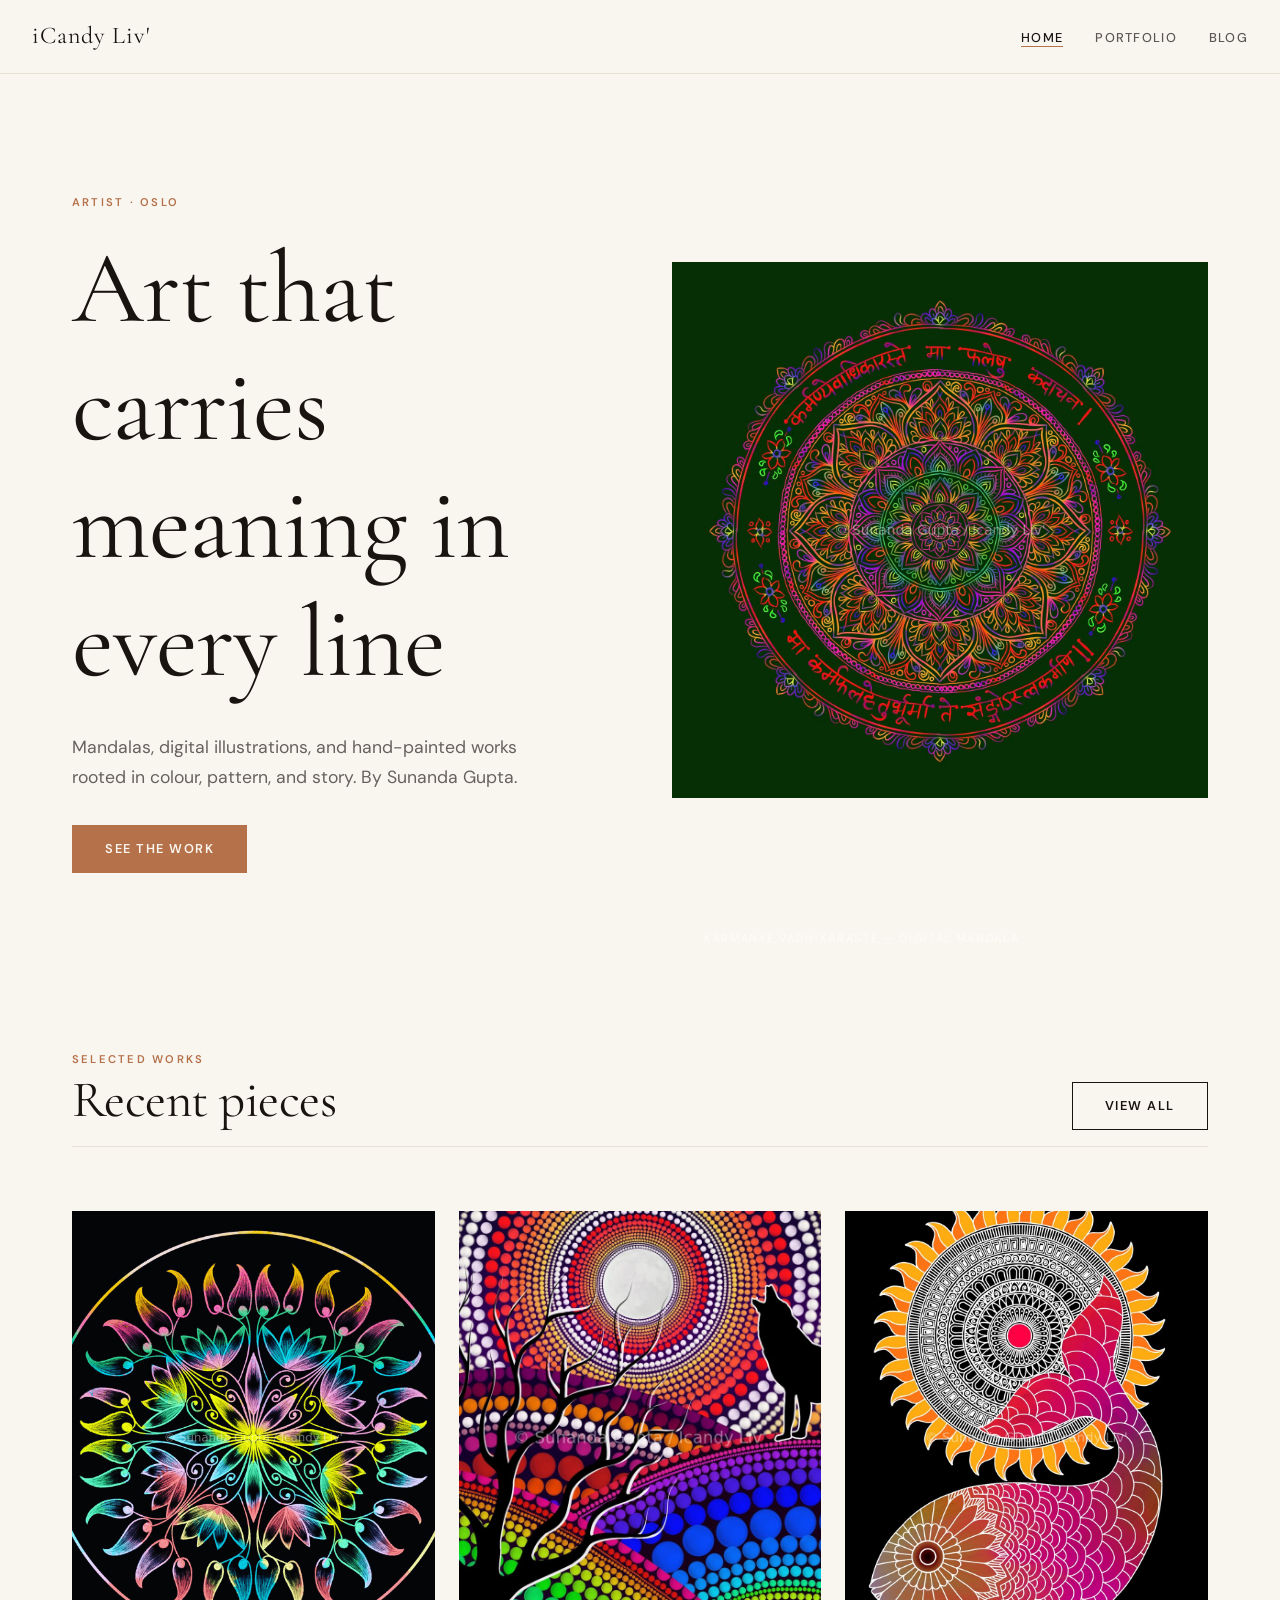
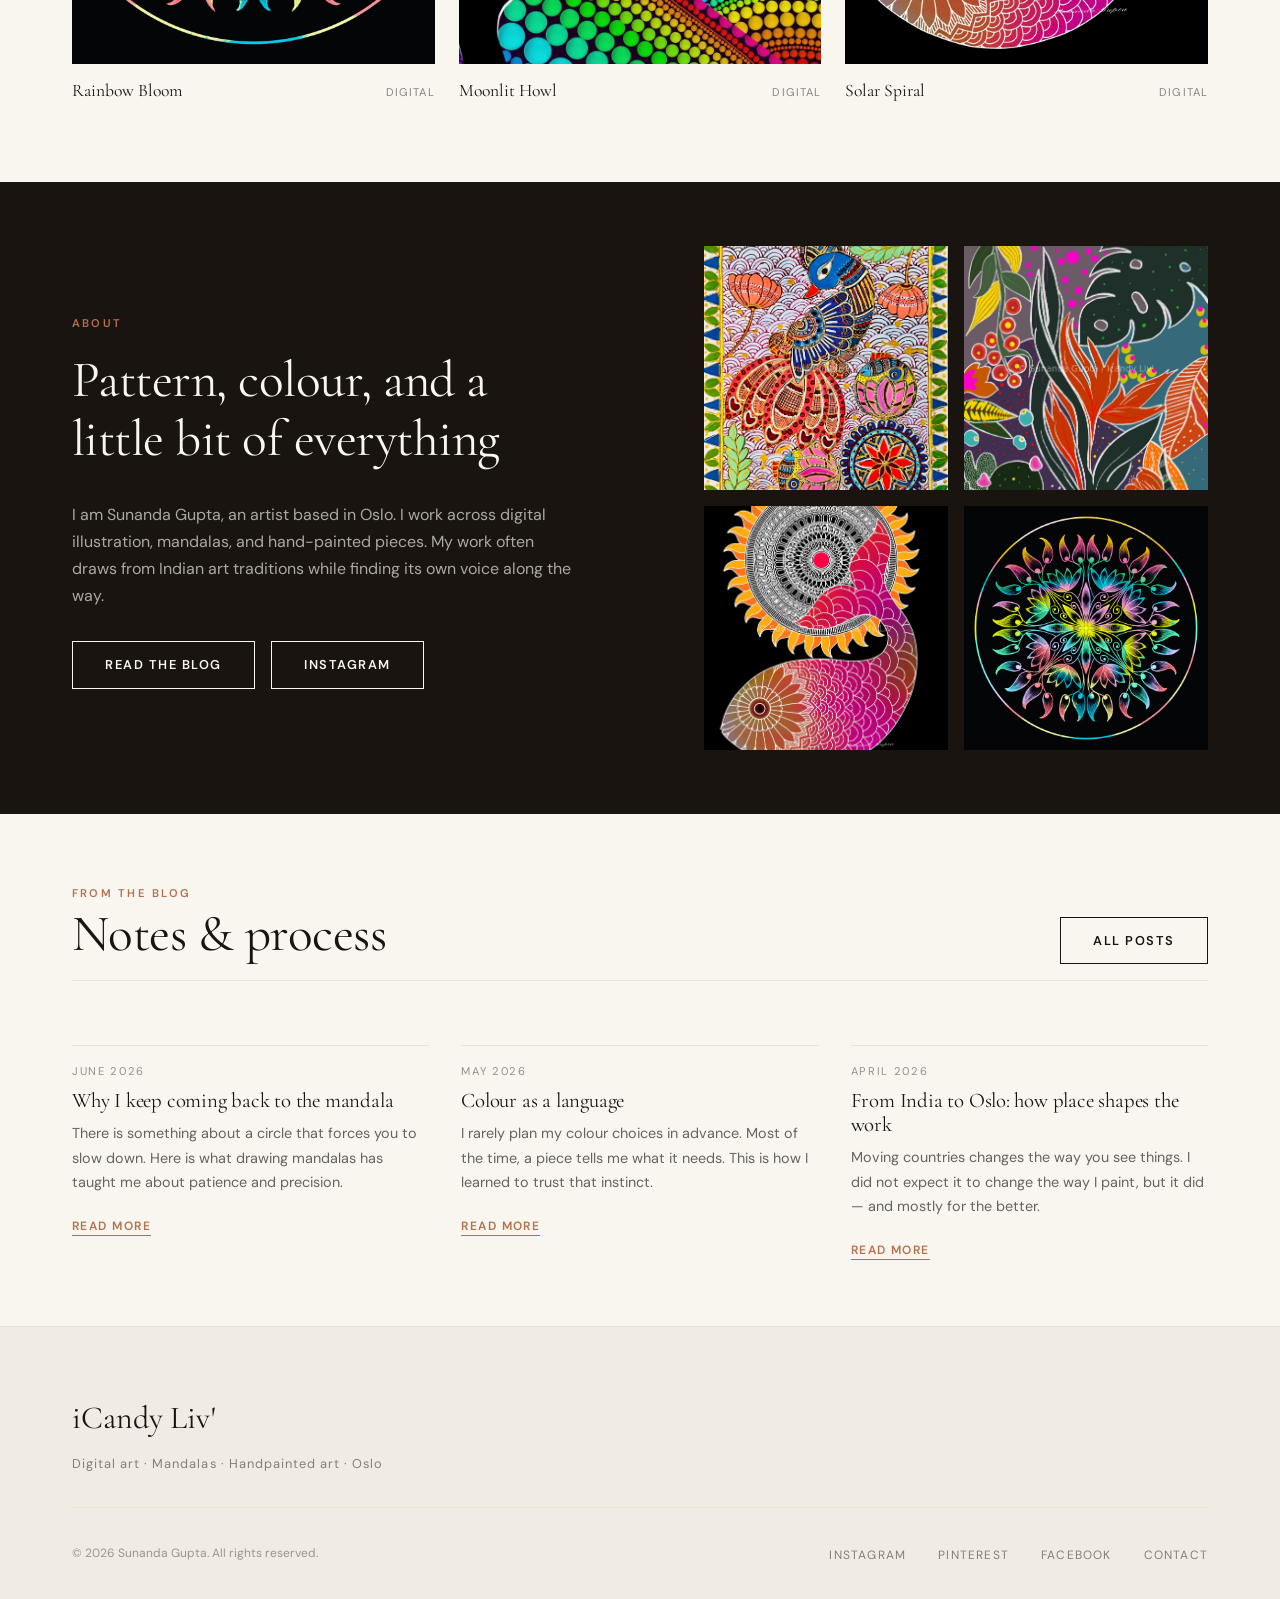
==== index.html @ 74d55ba9 "wrong date change" ====
<!DOCTYPE html>
<html lang="en">
<head>
  <meta charset="UTF-8" />
  <link rel="icon" type="image/x-icon" href="favicon.ico" />
  <link rel="icon" type="image/png" sizes="32x32" href="favicon-32.png" />
  <link rel="apple-touch-icon" sizes="180x180" href="apple-touch-icon.png" />
  <meta name="viewport" content="width=device-width, initial-scale=1.0" />
  <title>Sunanda Gupta — iCandy Liv'</title>
  <meta name="description" content="Digital art, mandalas and handpainted works by Sunanda Gupta, based in Oslo. Explore the portfolio and read about the process behind each piece." />
  <meta property="og:title" content="iCandy Liv' — Sunanda Gupta" />
  <meta property="og:description" content="Digital art, mandalas and handpainted works by Sunanda Gupta, based in Oslo." />
  <meta property="og:image" content="https://sunandapgupta.github.io/IcandyLiv/images/IMG_6797.jpg" />
  <meta property="og:url" content="https://sunandapgupta.github.io/IcandyLiv/" />
  <meta property="og:type" content="website" />
  <meta property="og:site_name" content="iCandy Liv'" />
  <link rel="preconnect" href="https://fonts.googleapis.com" />
  <link rel="preconnect" href="https://fonts.gstatic.com" crossorigin />
  <link rel="preconnect" href="https://fonts.gstatic.com" crossorigin />
  <link href="https://fonts.googleapis.com/css2?family=Great+Vibes&family=Cormorant+Garamond:ital,wght@0,300;0,400;0,600;1,300;1,400&family=DM+Sans:wght@400;500;600&display=swap" rel="stylesheet" />
  <link rel="stylesheet" href="css/style.css" />
</head>
<body>

  <nav>
    <a href="index.html" class="nav-logo">iCandy Liv'</a>
    <ul class="nav-links">
      <li><a href="index.html" class="active">Home</a></li>
      <li><a href="portfolio.html">Portfolio</a></li>
      <li><a href="blog.html">Blog</a></li>
    </ul>
  </nav>

  <!-- HERO -->
  <section class="hero container">
    <div class="hero-text">
      <span class="eyebrow">Artist · Oslo</span>
      <h1>Art that carries meaning in every line</h1>
      <p>Mandalas, digital illustrations, and hand-painted works rooted in colour, pattern, and story. By Sunanda Gupta.</p>
      <a href="portfolio.html" class="btn btn-clay">See the work</a>
    </div>
    <div class="hero-image" style="display:flex;align-items:center;justify-content:center;background:#f9f6f0;">
      <div style="position:relative;width:100%;max-width:600px;aspect-ratio:1;">
        <img src="images/IMG_6797.jpg" alt="Mandala with Sanskrit verse by Sunanda Gupta" oncontextmenu="return false;" draggable="false" style="width:100%;height:100%;object-fit:contain;display:block;pointer-events:none;" />
      </div>
      <span class="art-label">Karmanye Vadhikaraste — Digital Mandala</span>
    </div>
  </section>

  <!-- SELECTED WORKS -->
  <section>
    <div class="container">
      <div class="section-header">
        <div>
          <span class="eyebrow">Selected Works</span>
          <h2>Recent pieces</h2>
        </div>
        <a href="portfolio.html" class="btn">View all</a>
      </div>

      <div class="portfolio-grid">
        <article class="art-card">
          <div class="art-thumb">
            <img src="images/IMG_007.jpg" alt="Rainbow floral mandala" style="width:100%;height:100%;object-fit:cover;" />
          </div>
          <div class="art-info">
            <span class="art-title">Rainbow Bloom</span>
            <span class="art-medium">Digital</span>
          </div>
        </article>

        <article class="art-card">
          <div class="art-thumb">
            <img src="images/IMG_4028.jpg" alt="Wolf howling at moon dot art" style="width:100%;height:100%;object-fit:cover;" />
          </div>
          <div class="art-info">
            <span class="art-title">Moonlit Howl</span>
            <span class="art-medium">Digital</span>
          </div>
        </article>

        <article class="art-card">
          <div class="art-thumb">
            <img src="images/IMG_6643.jpg" alt="Sun and fish spiral mandala" style="width:100%;height:100%;object-fit:cover;" />
          </div>
          <div class="art-info">
            <span class="art-title">Solar Spiral</span>
            <span class="art-medium">Digital</span>
          </div>
        </article>
      </div>
    </div>
  </section>

  <!-- ABOUT STRIP -->
  <div class="about-strip">
    <div class="container">
      <div>
        <span class="eyebrow">About</span>
        <h2>Pattern, colour, and a little bit of everything</h2>
        <p>I am Sunanda Gupta, an artist based in Oslo. I work across digital illustration, mandalas, and hand-painted pieces. My work often draws from Indian art traditions while finding its own voice along the way.</p>
        <div style="display:flex;gap:1rem;flex-wrap:wrap;margin-top:1.5rem;">
          <a href="blog.html" class="btn">Read the blog</a>
          <a href="https://www.instagram.com/icandyliv/" target="_blank" rel="noopener" class="btn">Instagram</a>
        </div>
      </div>
      <div class="about-media">
        <img src="images/IMG_0175.jpg" alt="Peacock Madhubani painting" style="width:100%;aspect-ratio:1;object-fit:cover;" />
        <img src="images/IMG_6646.jpg" alt="Tropical botanical illustration" style="width:100%;aspect-ratio:1;object-fit:cover;" />
        <img src="images/IMG_6643.jpg" alt="Sun spiral mandala" style="width:100%;aspect-ratio:1;object-fit:cover;" />
        <img src="images/IMG_007.jpg" alt="Rainbow mandala" style="width:100%;aspect-ratio:1;object-fit:cover;" />
      </div>
    </div>
  </div>

  <!-- BLOG PREVIEW -->
  <section>
    <div class="container">
      <div class="section-header">
        <div>
          <span class="eyebrow">From the Blog</span>
          <h2>Notes &amp; process</h2>
        </div>
        <a href="blog.html" class="btn">All posts</a>
      </div>

      <div class="blog-grid">
        <article class="blog-card">
          <p class="blog-date">June 2026</p>
          <h3>Why I keep coming back to the mandala</h3>
          <p>There is something about a circle that forces you to slow down. Here is what drawing mandalas has taught me about patience and precision.</p>
          <a href="blog/post-1.html" class="read-more">Read more</a>
        </article>

        <article class="blog-card">
          <p class="blog-date">May 2026</p>
          <h3>Colour as a language</h3>
          <p>I rarely plan my colour choices in advance. Most of the time, a piece tells me what it needs. This is how I learned to trust that instinct.</p>
          <a href="blog/post-2.html" class="read-more">Read more</a>
        </article>

        <article class="blog-card">
          <p class="blog-date">April 2026</p>
          <h3>From India to Oslo: how place shapes the work</h3>
          <p>Moving countries changes the way you see things. I did not expect it to change the way I paint, but it did — and mostly for the better.</p>
          <a href="blog/post-3.html" class="read-more">Read more</a>
        </article>
      </div>
    </div>
  </section>

  <!-- FOOTER -->
  <footer>
    <div class="container">
      <div class="footer-logo">iCandy Liv'</div>
      <p class="footer-tagline">Digital art · Mandalas · Handpainted art · Oslo</p>
      <div class="footer-inner">
        <span class="copyright">© 2026 Sunanda Gupta. All rights reserved.</span>
        <ul class="footer-links">
          <li><a href="https://www.instagram.com/icandyliv/" target="_blank" rel="noopener">Instagram</a></li>
          <li><a href="https://no.pinterest.com/guptasunanda19/" target="_blank" rel="noopener">Pinterest</a></li>
          <li><a href="https://www.facebook.com/icandyliv/" target="_blank" rel="noopener">Facebook</a></li>
          <li><a href="mailto:icandyliv@gmail.com">Contact</a></li>
        </ul>
      </div>
    </div>
  </footer>

<script>document.querySelectorAll("img").forEach(img=>{img.addEventListener("contextmenu",e=>e.preventDefault());img.setAttribute("draggable","false");});</script>
</body>
</html>
---- css/style.css ----
/* =========================================
   DESIGN TOKENS
   ========================================= */
:root {
  --ink: #1a1410;
  --paper: #f9f6f0;
  --dust: #e8e2d6;
  --clay: #b5714a;
  --mist: #8a9ba8;
  --soft: #f0ece3;

  --font-display: 'Cormorant Garamond', Georgia, serif;
  --font-body: 'DM Sans', system-ui, sans-serif;

  --space-xs: 0.5rem;
  --space-sm: 1rem;
  --space-md: 2rem;
  --space-lg: 4rem;
  --space-xl: 8rem;

  --max-width: 1200px;
  --radius: 2px;
}

/* =========================================
   RESET & BASE
   ========================================= */
*, *::before, *::after { box-sizing: border-box; margin: 0; padding: 0; }

html { scroll-behavior: smooth; }

body {
  font-family: var(--font-body);
  background: var(--paper);
  color: var(--ink);
  font-size: 1rem;
  line-height: 1.7;
  -webkit-font-smoothing: antialiased;
}

img { display: block; max-width: 100%; }
a { color: inherit; text-decoration: none; }

/* =========================================
   TYPOGRAPHY
   ========================================= */
h1, h2, h3, h4 {
  font-family: var(--font-display);
  font-weight: 400;
  line-height: 1.15;
  letter-spacing: -0.01em;
}

h1 { font-size: clamp(3rem, 8vw, 6.5rem); }
h2 { font-size: clamp(2rem, 4vw, 3.5rem); }
h3 { font-size: clamp(1.4rem, 2.5vw, 2rem); }

.eyebrow {
  font-family: var(--font-body);
  font-size: 0.7rem;
  font-weight: 600;
  letter-spacing: 0.2em;
  text-transform: uppercase;
  color: var(--clay);
}

/* =========================================
   LAYOUT
   ========================================= */
.container {
  max-width: var(--max-width);
  margin: 0 auto;
  padding: 0 var(--space-md);
}

section { padding: var(--space-lg) 0; }

/* =========================================
   NAVIGATION
   ========================================= */
nav {
  position: fixed;
  top: 0;
  left: 0;
  right: 0;
  z-index: 100;
  padding: var(--space-sm) var(--space-md);
  display: flex;
  justify-content: space-between;
  align-items: center;
  background: rgba(249, 246, 240, 0.92);
  backdrop-filter: blur(10px);
  border-bottom: 1px solid var(--dust);
}

.nav-logo {
  font-family: var(--font-display);
  font-size: 1.5rem;
  letter-spacing: 0.04em;
}

.nav-links {
  display: flex;
  gap: var(--space-md);
  list-style: none;
}

.nav-links a {
  font-size: 0.8rem;
  font-weight: 500;
  letter-spacing: 0.1em;
  text-transform: uppercase;
  color: var(--ink);
  opacity: 0.7;
  transition: opacity 0.2s;
}

.nav-links a:hover,
.nav-links a.active { opacity: 1; }

.nav-links a.active { border-bottom: 1.5px solid var(--clay); }

/* =========================================
   HERO
   ========================================= */
.hero {
  min-height: 100vh;
  display: grid;
  grid-template-columns: 1fr 1fr;
  align-items: center;
  gap: var(--space-lg);
  padding-top: 80px;
}

.hero-text { padding: var(--space-lg) 0; }

.hero-text h1 {
  margin: var(--space-sm) 0 var(--space-md);
}

.hero-text p {
  font-size: 1.1rem;
  color: var(--ink);
  opacity: 0.65;
  max-width: 40ch;
  margin-bottom: var(--space-md);
}

.hero-image {
  position: relative;
  height: 100vh;
  overflow: hidden;
}

.hero-image .placeholder-art {
  width: 100%;
  height: 100%;
  background: linear-gradient(135deg, #d4a574 0%, #8a6540 30%, #3d2b1f 60%, #b5714a 100%);
  position: relative;
  display: flex;
  align-items: center;
  justify-content: center;
}

.hero-image .placeholder-art::after {
  content: '';
  position: absolute;
  inset: 0;
  background: url("data:image/svg+xml,%3Csvg viewBox='0 0 200 200' xmlns='http://www.w3.org/2000/svg'%3E%3Cfilter id='noise'%3E%3CfeTurbulence type='fractalNoise' baseFrequency='0.9' numOctaves='4' stitchTiles='stitch'/%3E%3C/filter%3E%3Crect width='100%25' height='100%25' filter='url(%23noise)' opacity='0.15'/%3E%3C/svg%3E");
  opacity: 0.4;
  mix-blend-mode: overlay;
}

.art-label {
  position: absolute;
  bottom: var(--space-md);
  left: var(--space-md);
  color: rgba(255,255,255,0.7);
  font-size: 0.7rem;
  letter-spacing: 0.15em;
  text-transform: uppercase;
}

/* =========================================
   BUTTONS
   ========================================= */
.btn {
  display: inline-block;
  padding: 0.75rem 2rem;
  font-size: 0.8rem;
  font-weight: 600;
  letter-spacing: 0.12em;
  text-transform: uppercase;
  border: 1.5px solid var(--ink);
  transition: all 0.2s;
  cursor: pointer;
}

.btn:hover {
  background: var(--ink);
  color: var(--paper);
}

.btn-clay {
  background: var(--clay);
  color: var(--paper);
  border-color: var(--clay);
}

.btn-clay:hover {
  background: var(--ink);
  border-color: var(--ink);
  color: var(--paper);
}

/* =========================================
   PORTFOLIO GRID
   ========================================= */
.section-header {
  display: flex;
  justify-content: space-between;
  align-items: flex-end;
  margin-bottom: var(--space-lg);
  padding-bottom: var(--space-sm);
  border-bottom: 1px solid var(--dust);
}

.portfolio-grid {
  display: grid;
  grid-template-columns: repeat(3, 1fr);
  gap: 1.5rem;
}

.portfolio-grid.large {
  grid-template-columns: repeat(2, 1fr);
  gap: 2rem;
}

.art-card {
  position: relative;
  overflow: hidden;
  cursor: pointer;
}

.art-card .art-thumb {
  aspect-ratio: 4/5;
  overflow: hidden;
}

.art-card .art-thumb .color-block {
  width: 100%;
  height: 100%;
  transition: transform 0.5s cubic-bezier(0.25, 0.46, 0.45, 0.94);
}

.art-card:hover .color-block { transform: scale(1.04); }

.art-card .art-info {
  padding: 0.75rem 0;
  display: flex;
  justify-content: space-between;
  align-items: baseline;
}

.art-card .art-title {
  font-family: var(--font-display);
  font-size: 1.1rem;
}

.art-card .art-medium {
  font-size: 0.7rem;
  letter-spacing: 0.1em;
  text-transform: uppercase;
  opacity: 0.5;
}

/* Art color palettes for placeholder images */
.c1 { background: linear-gradient(160deg, #c9956a, #7a4f3a, #2d1f15); }
.c2 { background: linear-gradient(200deg, #8faab8, #4a6b7a, #1c3040); }
.c3 { background: linear-gradient(140deg, #d4b896, #9c6e4a, #5c3a22); }
.c4 { background: linear-gradient(170deg, #b8c9a8, #6b8a5e, #2d4228); }
.c5 { background: linear-gradient(150deg, #c8a8b8, #8a5a7a, #3d1f30); }
.c6 { background: linear-gradient(180deg, #d4c496, #a08840, #5c4a10); }

/* =========================================
   ABOUT STRIP
   ========================================= */
.about-strip {
  background: var(--ink);
  color: var(--paper);
  padding: var(--space-lg) 0;
}

.about-strip .container {
  display: grid;
  grid-template-columns: 1fr 1fr;
  gap: var(--space-xl);
  align-items: center;
}

.about-strip h2 { color: var(--paper); margin: var(--space-sm) 0 var(--space-md); }
.about-strip p { opacity: 0.65; margin-bottom: var(--space-md); }
.about-strip .btn { border-color: var(--paper); color: var(--paper); }
.about-strip .btn:hover { background: var(--paper); color: var(--ink); }

.about-media {
  display: grid;
  grid-template-columns: 1fr 1fr;
  gap: 1rem;
}

.about-swatch {
  aspect-ratio: 1;
  border-radius: var(--radius);
}

/* =========================================
   BLOG SECTION
   ========================================= */
.blog-grid {
  display: grid;
  grid-template-columns: repeat(3, 1fr);
  gap: var(--space-md);
}

.blog-card {
  border-top: 1.5px solid var(--dust);
  padding-top: var(--space-sm);
}

.blog-card .blog-date {
  font-size: 0.7rem;
  letter-spacing: 0.15em;
  text-transform: uppercase;
  opacity: 0.45;
  margin-bottom: var(--space-xs);
}

.blog-card h3 {
  font-size: 1.3rem;
  margin-bottom: var(--space-xs);
  transition: color 0.2s;
}

.blog-card:hover h3 { color: var(--clay); }

.blog-card p {
  font-size: 0.9rem;
  opacity: 0.65;
  margin-bottom: var(--space-sm);
}

.read-more {
  font-size: 0.75rem;
  font-weight: 600;
  letter-spacing: 0.12em;
  text-transform: uppercase;
  color: var(--clay);
  border-bottom: 1px solid var(--clay);
  padding-bottom: 1px;
}

/* =========================================
   FOOTER
   ========================================= */
footer {
  background: var(--soft);
  border-top: 1px solid var(--dust);
  padding: var(--space-lg) 0 var(--space-md);
}

.footer-inner {
  display: flex;
  justify-content: space-between;
  align-items: center;
  padding-top: var(--space-md);
  border-top: 1px solid var(--dust);
  margin-top: var(--space-md);
}

.footer-logo {
  font-family: var(--font-display);
  font-size: 2rem;
  margin-bottom: var(--space-xs);
}

.footer-tagline {
  font-size: 0.8rem;
  opacity: 0.5;
  letter-spacing: 0.08em;
}

.footer-links {
  list-style: none;
  display: flex;
  gap: var(--space-md);
}

.footer-links a {
  font-size: 0.75rem;
  letter-spacing: 0.1em;
  text-transform: uppercase;
  opacity: 0.5;
  transition: opacity 0.2s;
}

.footer-links a:hover { opacity: 1; }

.copyright {
  font-size: 0.75rem;
  opacity: 0.4;
}

/* =========================================
   PAGE HEADER (portfolio/blog pages)
   ========================================= */
.page-header {
  padding-top: calc(80px + var(--space-lg));
  padding-bottom: var(--space-lg);
  border-bottom: 1px solid var(--dust);
  margin-bottom: var(--space-lg);
}

.page-header h1 {
  font-size: clamp(2.5rem, 6vw, 5rem);
  margin: var(--space-xs) 0 var(--space-sm);
}

.page-header p {
  font-size: 1.1rem;
  opacity: 0.6;
  max-width: 50ch;
}

/* =========================================
   FILTER TABS
   ========================================= */
.filter-tabs {
  display: flex;
  gap: var(--space-sm);
  margin-bottom: var(--space-lg);
  flex-wrap: wrap;
}

.filter-tab {
  font-size: 0.75rem;
  font-weight: 600;
  letter-spacing: 0.1em;
  text-transform: uppercase;
  padding: 0.4rem 1.2rem;
  border: 1.5px solid var(--dust);
  cursor: pointer;
  transition: all 0.2s;
  background: none;
  font-family: var(--font-body);
}

.filter-tab:hover,
.filter-tab.active {
  background: var(--ink);
  color: var(--paper);
  border-color: var(--ink);
}

/* =========================================
   BLOG POST PAGE
   ========================================= */
.blog-post {
  max-width: 680px;
  margin: 0 auto;
  padding-top: calc(80px + var(--space-lg));
  padding-bottom: var(--space-xl);
}

.blog-post h1 {
  font-size: clamp(2rem, 5vw, 4rem);
  margin: var(--space-sm) 0 var(--space-md);
}

.post-meta {
  display: flex;
  gap: var(--space-md);
  font-size: 0.75rem;
  letter-spacing: 0.1em;
  text-transform: uppercase;
  opacity: 0.5;
  margin-bottom: var(--space-lg);
  padding-bottom: var(--space-md);
  border-bottom: 1px solid var(--dust);
}

.blog-post .post-body h2 {
  font-size: 1.8rem;
  margin: var(--space-md) 0 var(--space-sm);
}

.blog-post .post-body p { margin-bottom: var(--space-sm); opacity: 0.8; }

.blog-post .post-image {
  width: 100%;
  aspect-ratio: 16/9;
  margin: var(--space-md) 0;
}

/* =========================================
   RESPONSIVE
   ========================================= */
@media (max-width: 900px) {
  .hero { grid-template-columns: 1fr; }
  .hero-image { height: 60vw; }
  .portfolio-grid { grid-template-columns: repeat(2, 1fr); }
  .blog-grid { grid-template-columns: repeat(2, 1fr); }
  .about-strip .container { grid-template-columns: 1fr; gap: var(--space-lg); }
}

@media (max-width: 600px) {
  .portfolio-grid, .portfolio-grid.large, .blog-grid { grid-template-columns: 1fr; }
  .nav-links { gap: var(--space-sm); }
  .section-header { flex-direction: column; align-items: flex-start; gap: var(--space-sm); }
}

@media (prefers-reduced-motion: reduce) {
  * { transition: none !important; transform: none !important; }
}
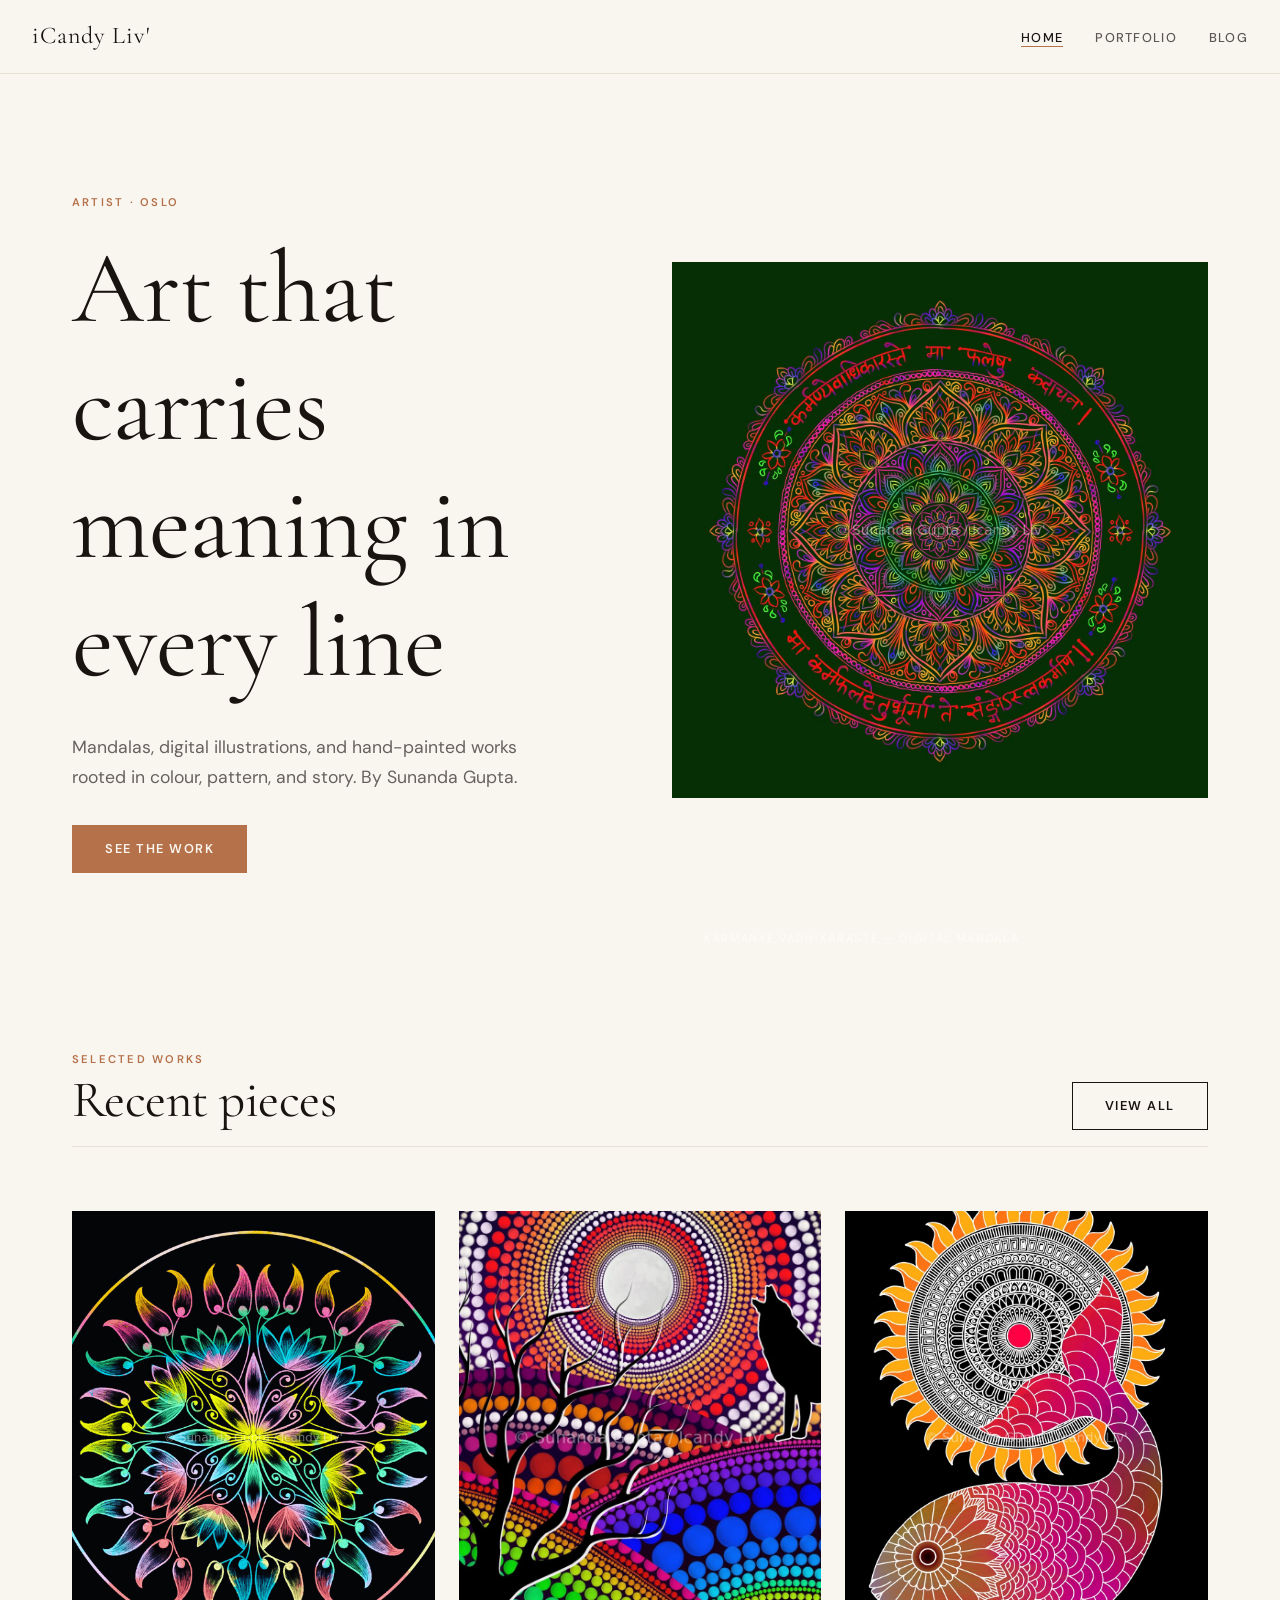
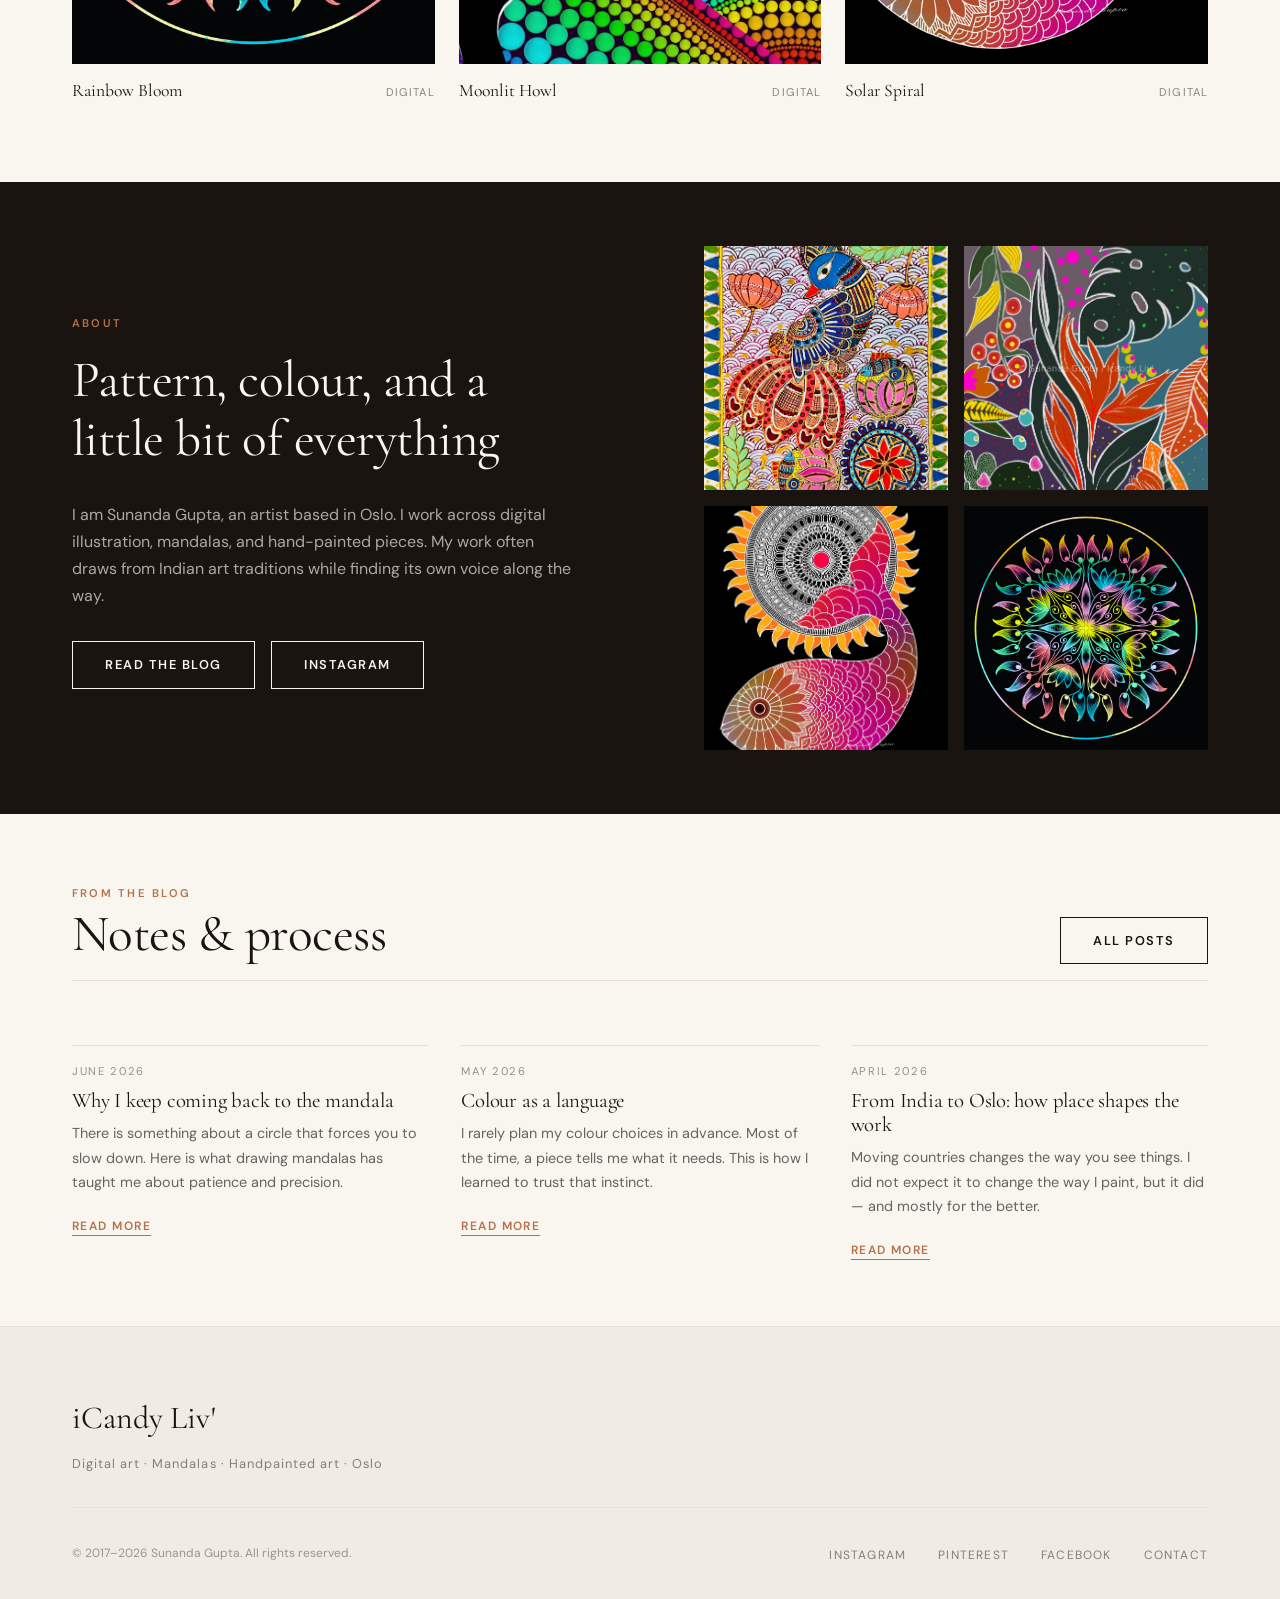
==== commit fbe63bcb: "change |" ====
--- a/index.html
+++ b/index.html
@@ -6,9 +6,9 @@
   <link rel="icon" type="image/png" sizes="32x32" href="favicon-32.png" />
   <link rel="apple-touch-icon" sizes="180x180" href="apple-touch-icon.png" />
   <meta name="viewport" content="width=device-width, initial-scale=1.0" />
-  <title>Sunanda Gupta — iCandy Liv'</title>
+  <title>iCandy Liv'| Sunanda Gupta</title>
   <meta name="description" content="Digital art, mandalas and handpainted works by Sunanda Gupta, based in Oslo. Explore the portfolio and read about the process behind each piece." />
-  <meta property="og:title" content="iCandy Liv' — Sunanda Gupta" />
+  <meta property="og:title" content="iCandy Liv' | Sunanda Gupta" />
   <meta property="og:description" content="Digital art, mandalas and handpainted works by Sunanda Gupta, based in Oslo." />
   <meta property="og:image" content="https://sunandapgupta.github.io/IcandyLiv/images/IMG_6797.jpg" />
   <meta property="og:url" content="https://sunandapgupta.github.io/IcandyLiv/" />
@@ -155,7 +155,7 @@
       <div class="footer-logo">iCandy Liv'</div>
       <p class="footer-tagline">Digital art · Mandalas · Handpainted art · Oslo</p>
       <div class="footer-inner">
-        <span class="copyright">© 2026 Sunanda Gupta. All rights reserved.</span>
+        <span class="copyright">© 2017–2026 Sunanda Gupta. All rights reserved.</span>
         <ul class="footer-links">
           <li><a href="https://www.instagram.com/icandyliv/" target="_blank" rel="noopener">Instagram</a></li>
           <li><a href="https://no.pinterest.com/guptasunanda19/" target="_blank" rel="noopener">Pinterest</a></li>
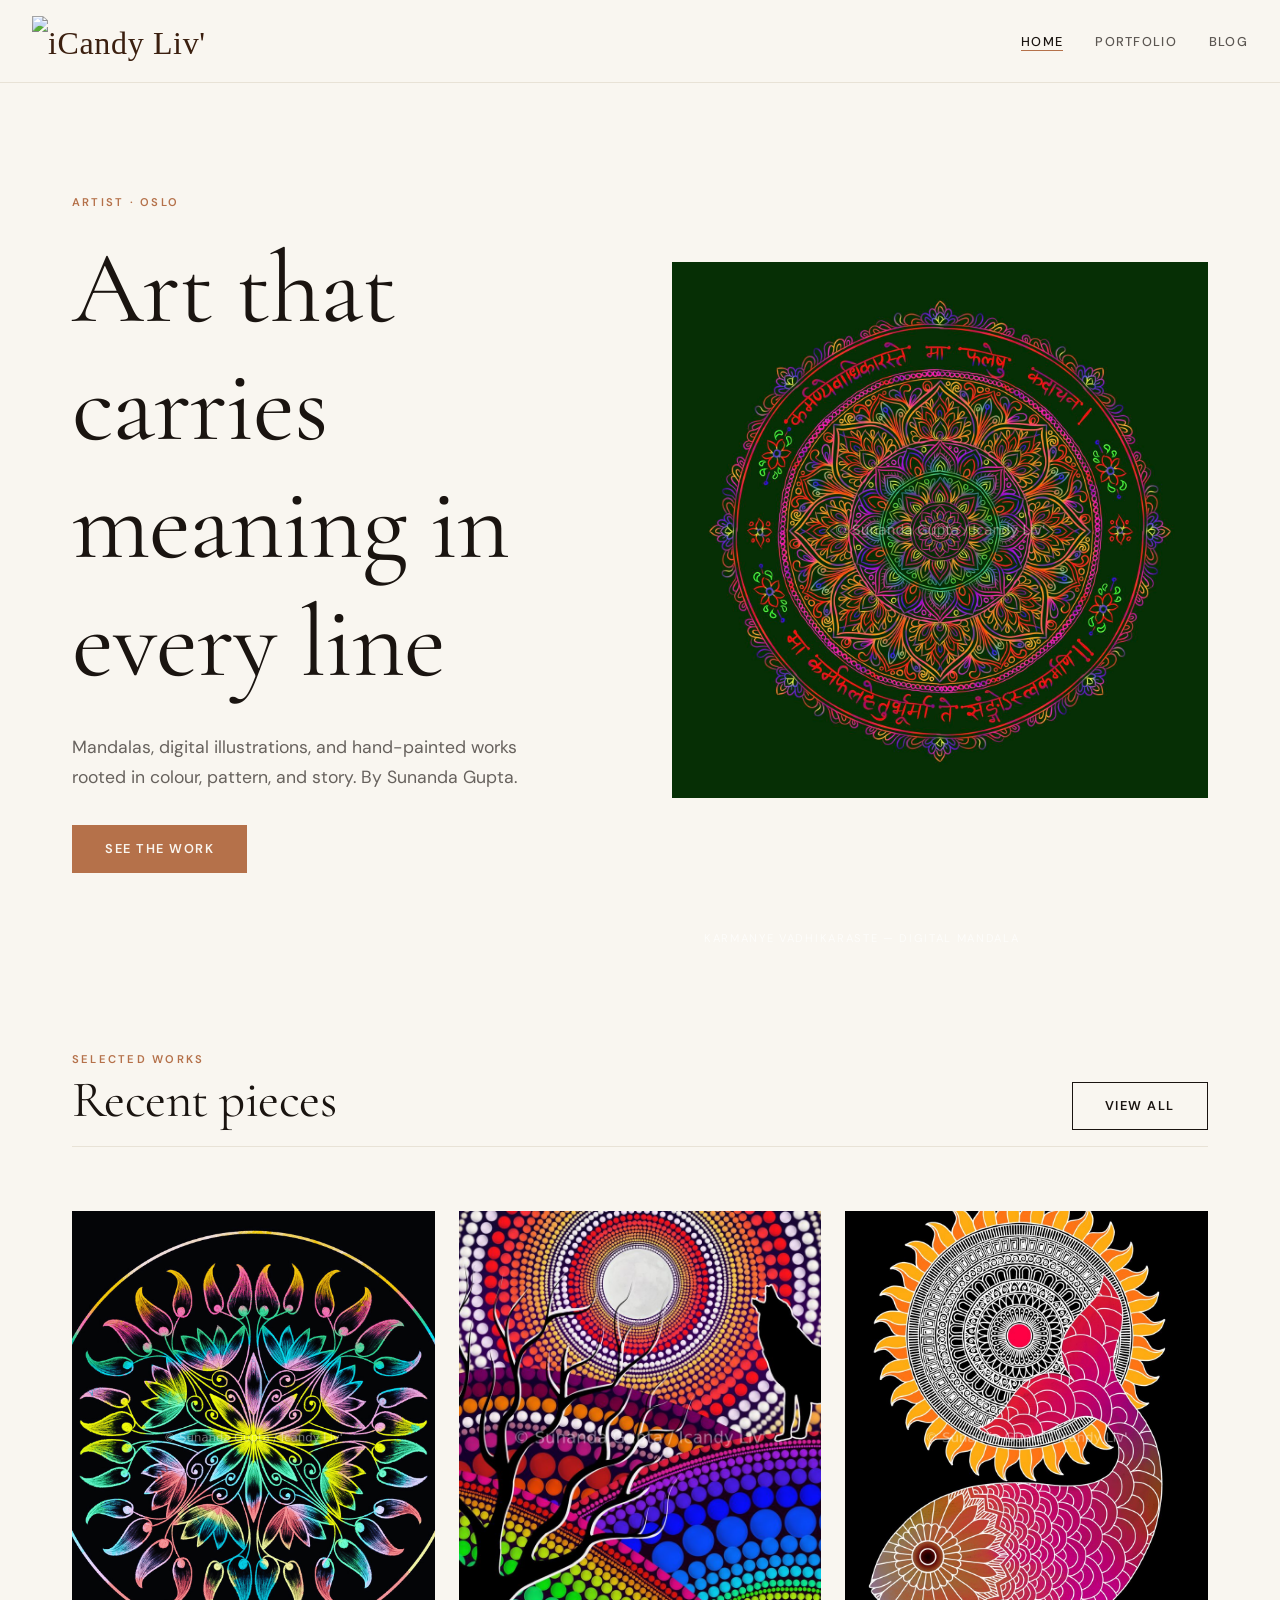
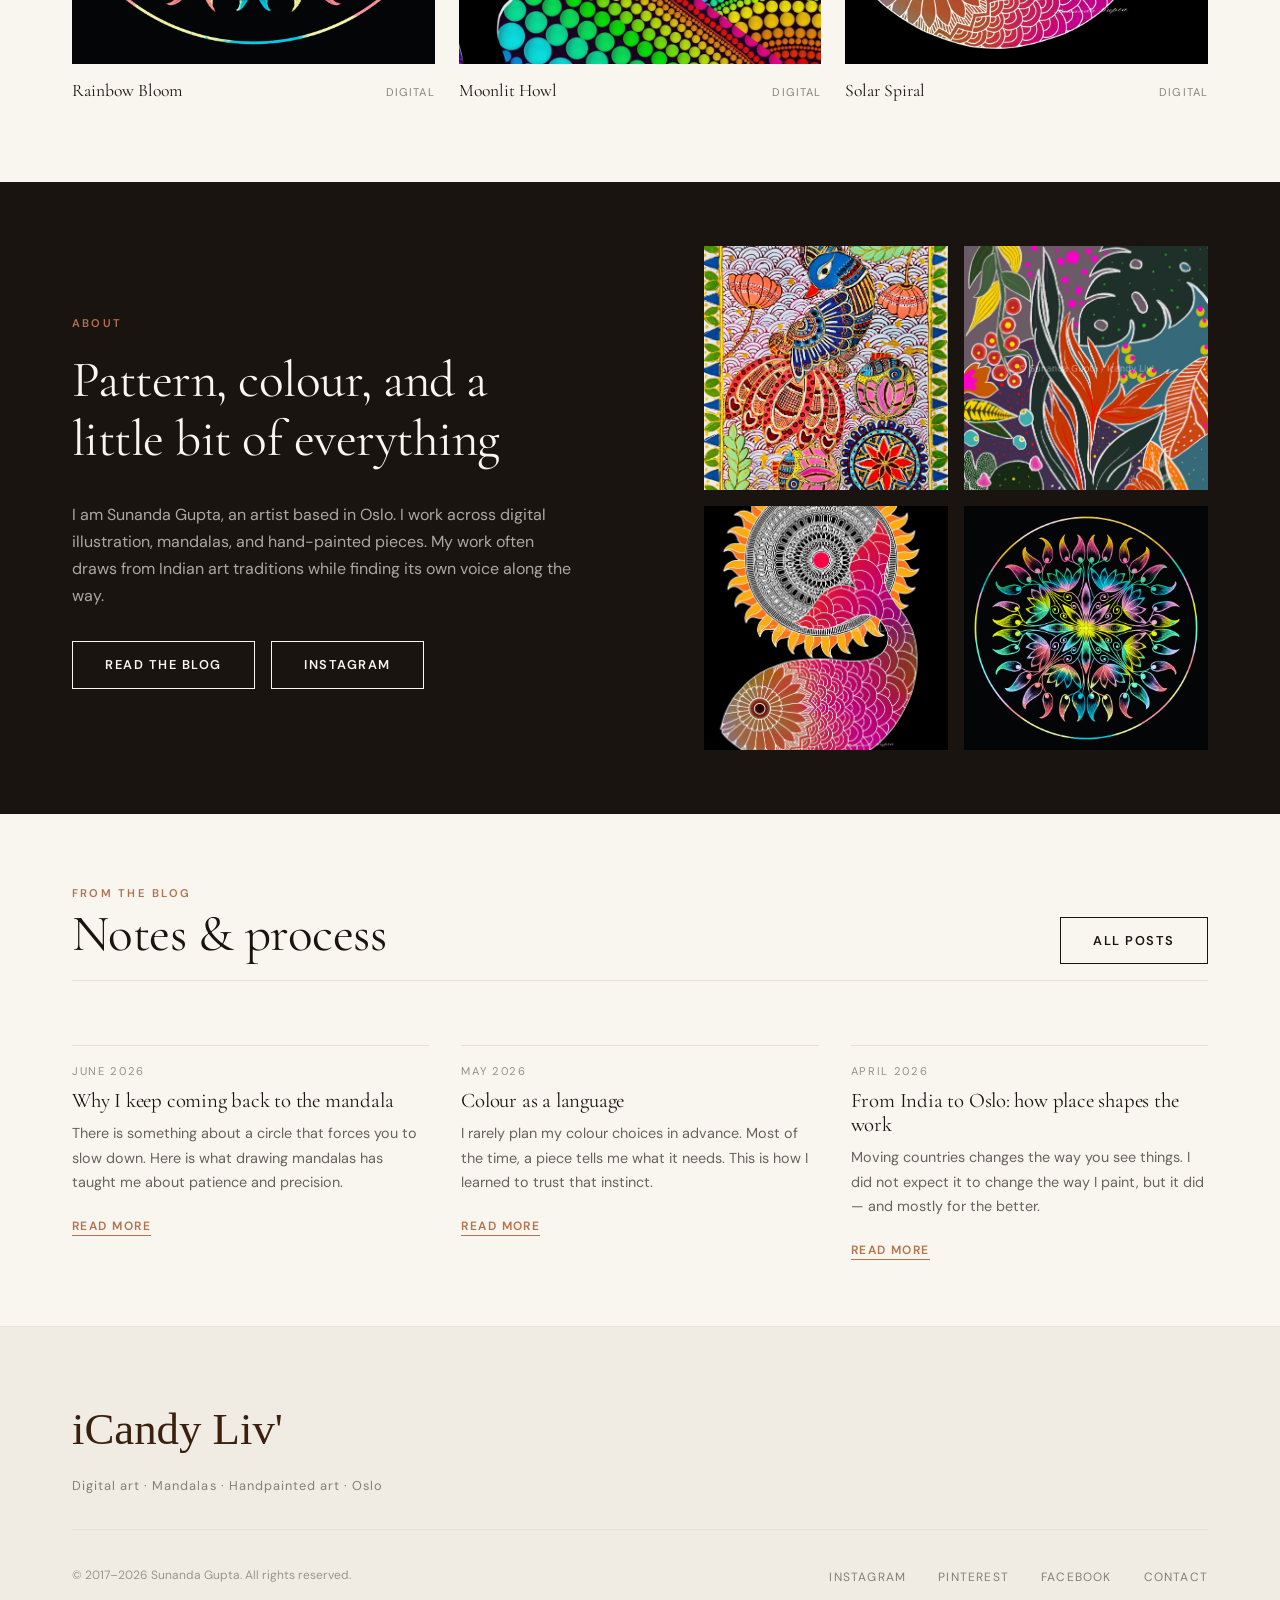
==== commit a4cc247a: "Merge branch 'main' of https://github.com/sunandapgupta/IcandyLiv" ====
--- a/index.html
+++ b/index.html
@@ -6,9 +6,9 @@
   <link rel="icon" type="image/png" sizes="32x32" href="favicon-32.png" />
   <link rel="apple-touch-icon" sizes="180x180" href="apple-touch-icon.png" />
   <meta name="viewport" content="width=device-width, initial-scale=1.0" />
-  <title>iCandy Liv'| Sunanda Gupta</title>
+  <title>iCandy Liv'</title>
   <meta name="description" content="Digital art, mandalas and handpainted works by Sunanda Gupta, based in Oslo. Explore the portfolio and read about the process behind each piece." />
-  <meta property="og:title" content="iCandy Liv' | Sunanda Gupta" />
+  <meta property="og:title" content="iCandy Liv'" />
   <meta property="og:description" content="Digital art, mandalas and handpainted works by Sunanda Gupta, based in Oslo." />
   <meta property="og:image" content="https://sunandapgupta.github.io/IcandyLiv/images/IMG_6797.jpg" />
   <meta property="og:url" content="https://sunandapgupta.github.io/IcandyLiv/" />
@@ -23,7 +23,7 @@
 <body>
 
   <nav>
-    <a href="index.html" class="nav-logo">iCandy Liv'</a>
+    <a href="index.html" class="nav-logo"><img src="logo.png" alt="iCandy Liv'" style="height:50px;width:auto;" /></a>
     <ul class="nav-links">
       <li><a href="index.html" class="active">Home</a></li>
       <li><a href="portfolio.html">Portfolio</a></li>
--- a/css/style.css
+++ b/css/style.css
@@ -10,6 +10,7 @@
   --soft: #f0ece3;
 
   --font-display: 'Cormorant Garamond', Georgia, serif;
+  --font-logo: 'Great Vibes', cursive;
   --font-body: 'DM Sans', system-ui, sans-serif;
 
   --space-xs: 0.5rem;
@@ -94,9 +95,10 @@
 }
 
 .nav-logo {
-  font-family: var(--font-display);
-  font-size: 1.5rem;
-  letter-spacing: 0.04em;
+  font-family: var(--font-logo);
+  font-size: 2rem;
+  color: #3b1f0f;
+  letter-spacing: 0.02em;
 }
 
 .nav-links {
@@ -232,8 +234,8 @@
 }
 
 .portfolio-grid.large {
-  grid-template-columns: repeat(2, 1fr);
-  gap: 2rem;
+  grid-template-columns: repeat(3, 1fr);
+  gap: 1.5rem;
 }
 
 .art-card {
@@ -379,8 +381,9 @@
 }
 
 .footer-logo {
-  font-family: var(--font-display);
-  font-size: 2rem;
+  font-family: var(--font-logo);
+  font-size: 2.8rem;
+  color: #3b1f0f;
   margin-bottom: var(--space-xs);
 }
 
@@ -498,7 +501,6 @@
 
 .blog-post .post-image {
   width: 100%;
-  aspect-ratio: 16/9;
   margin: var(--space-md) 0;
 }
 
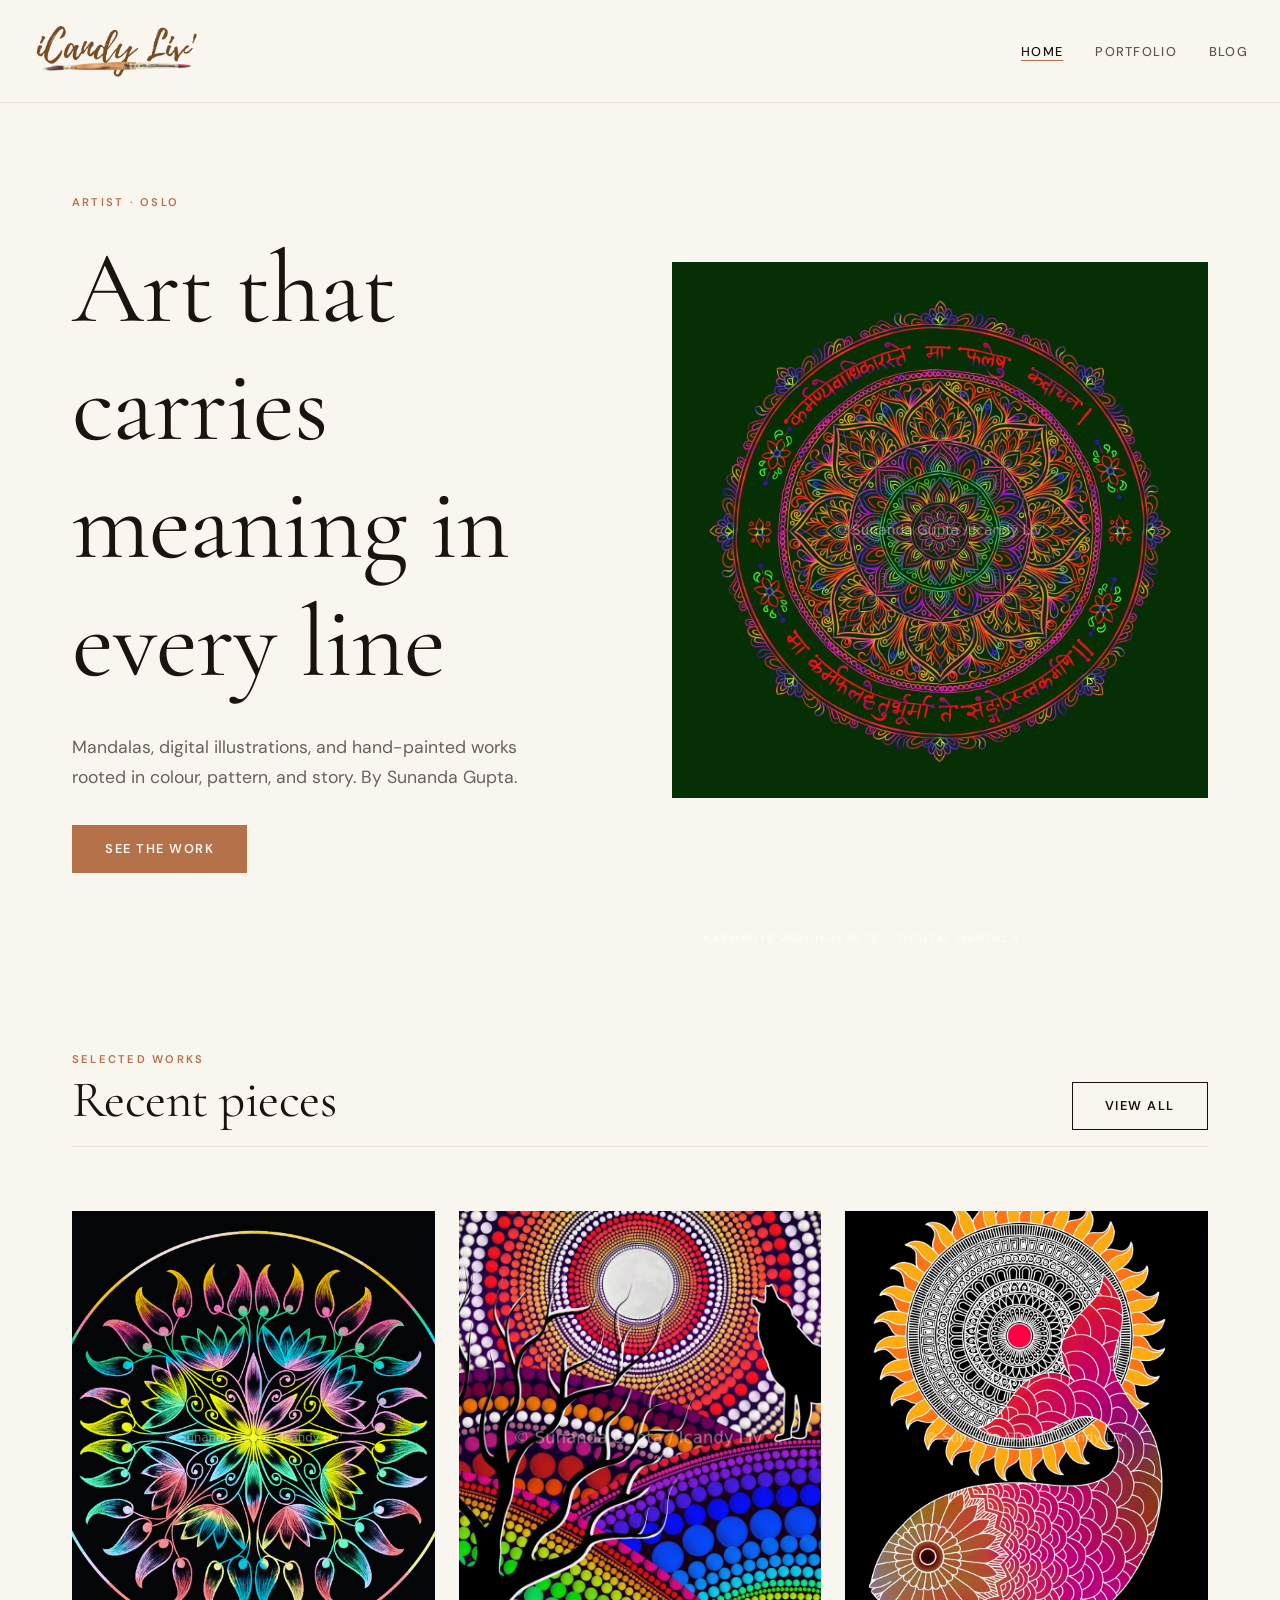
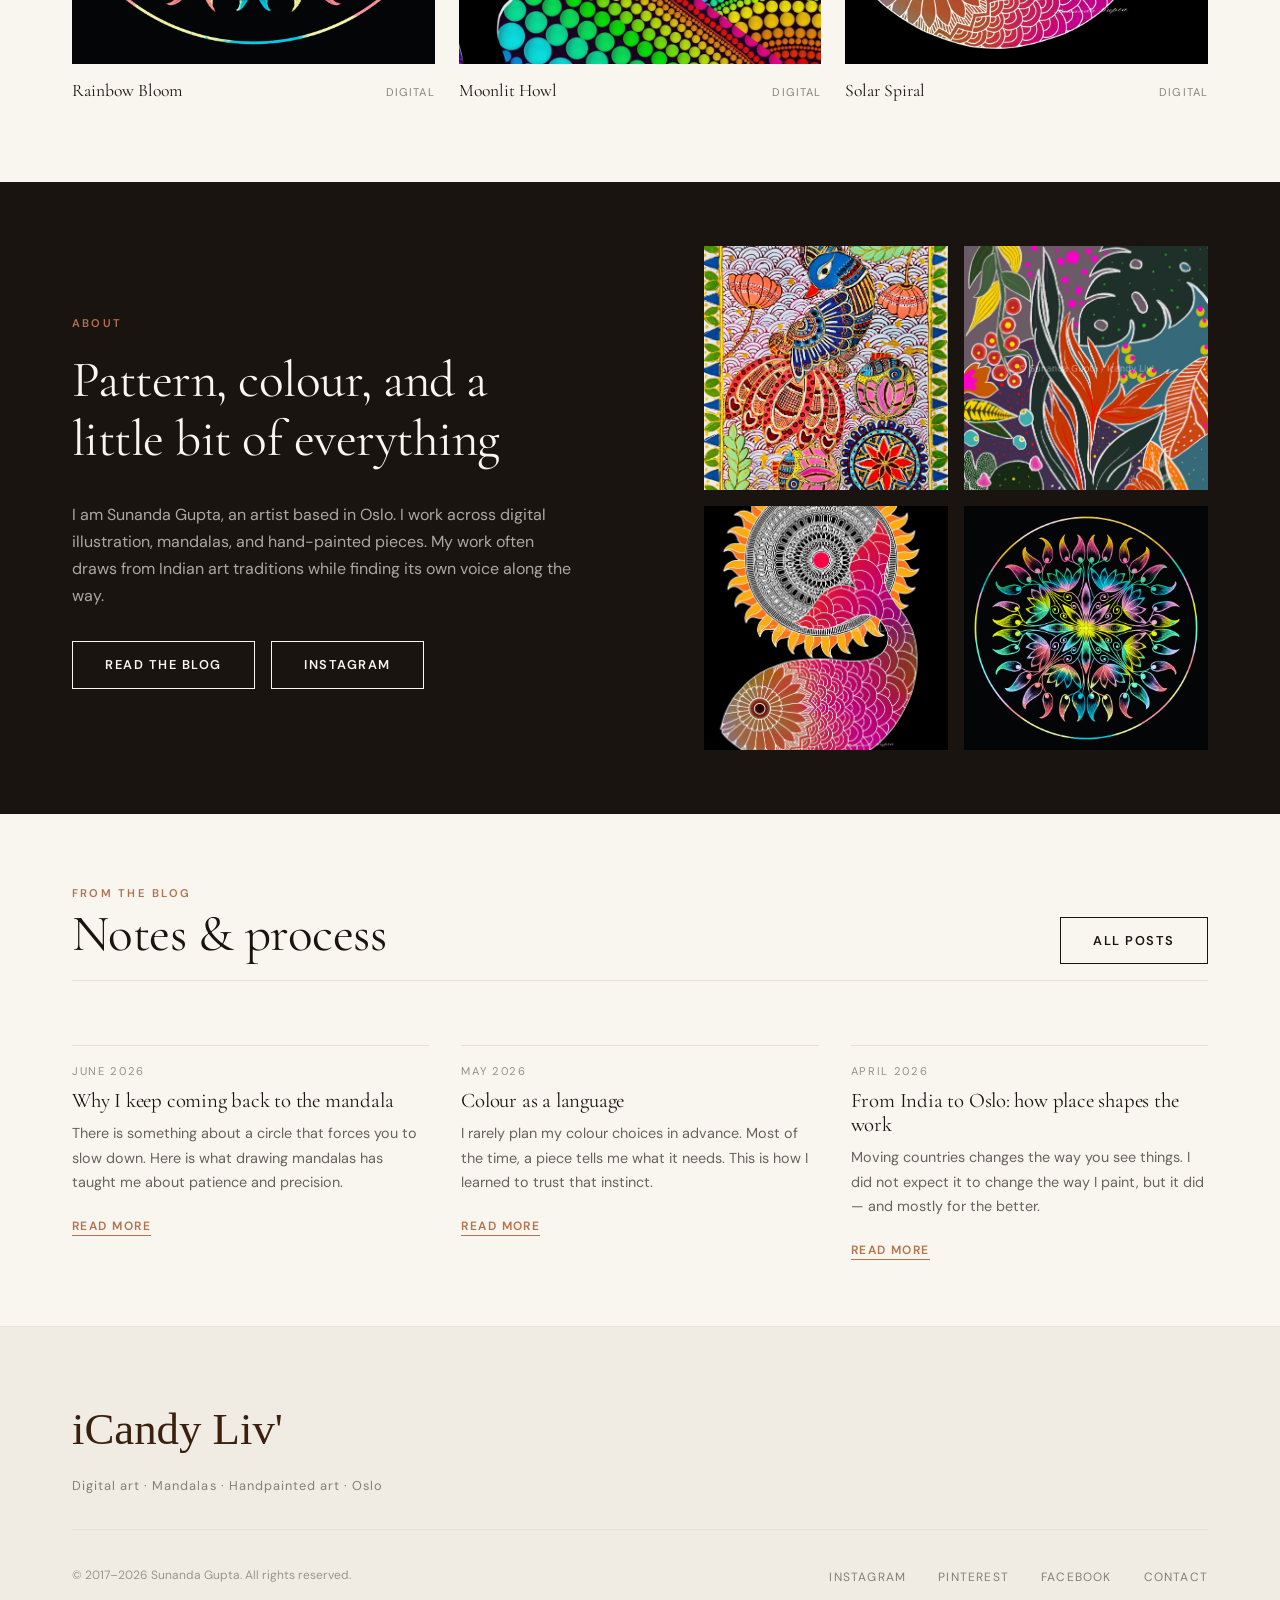
==== commit 27c53d6e: "Adjust navigation bar and logo height Updated navigation bar styles and logo size." ====
--- a/index.html
+++ b/index.html
@@ -23,13 +23,13 @@
 <body>
 
   <nav>
-    <a href="index.html" class="nav-logo"><img src="logo.png" alt="iCandy Liv'" style="height:50px;width:auto;" /></a>
-    <ul class="nav-links">
-      <li><a href="index.html" class="active">Home</a></li>
-      <li><a href="portfolio.html">Portfolio</a></li>
-      <li><a href="blog.html">Blog</a></li>
-    </ul>
-  </nav>
+  <a href="index.html" class="nav-logo"><img src="logo.png" alt="iCandy Liv'" style="height:70px;width:auto;display:block;" /></a>
+  <ul class="nav-links">
+    <li><a href="index.html" class="active">Home</a></li>
+    <li><a href="portfolio.html">Portfolio</a></li>
+    <li><a href="blog.html">Blog</a></li>
+  </ul>
+</nav>
 
   <!-- HERO -->
   <section class="hero container">
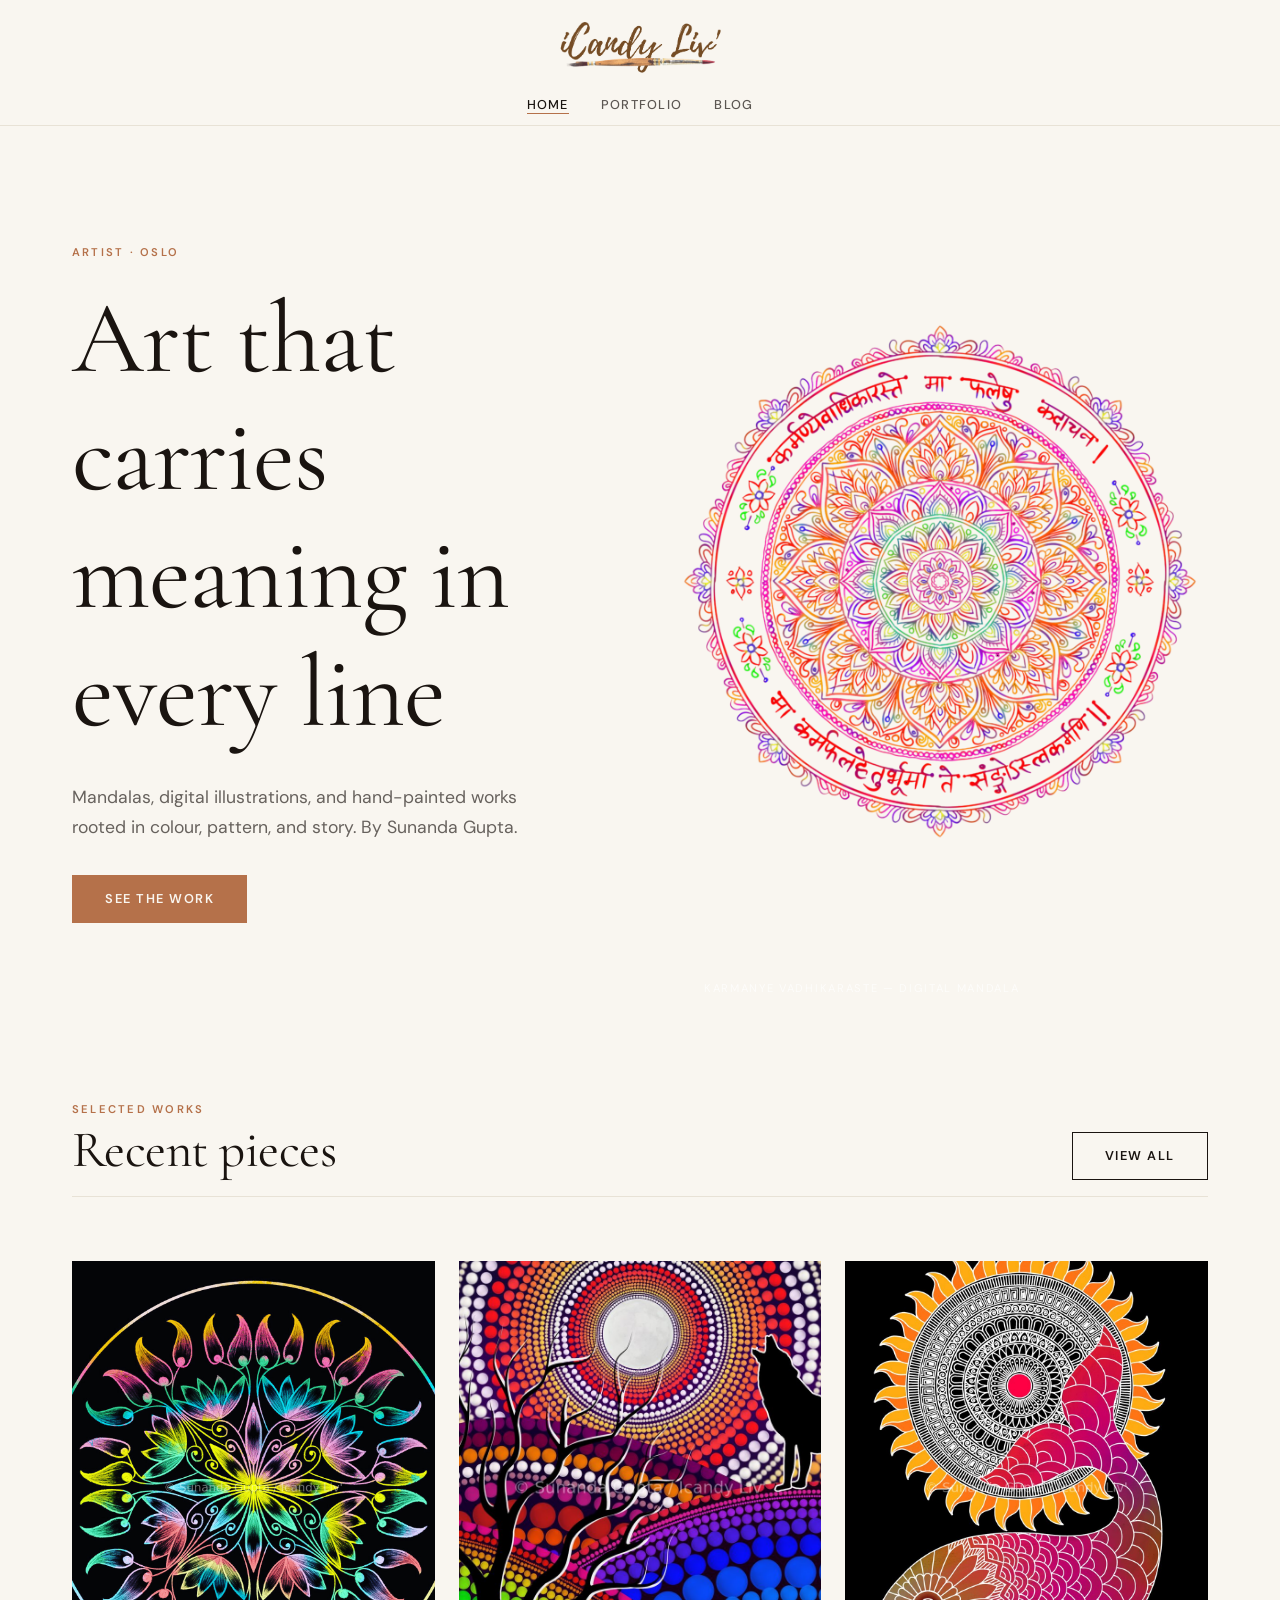
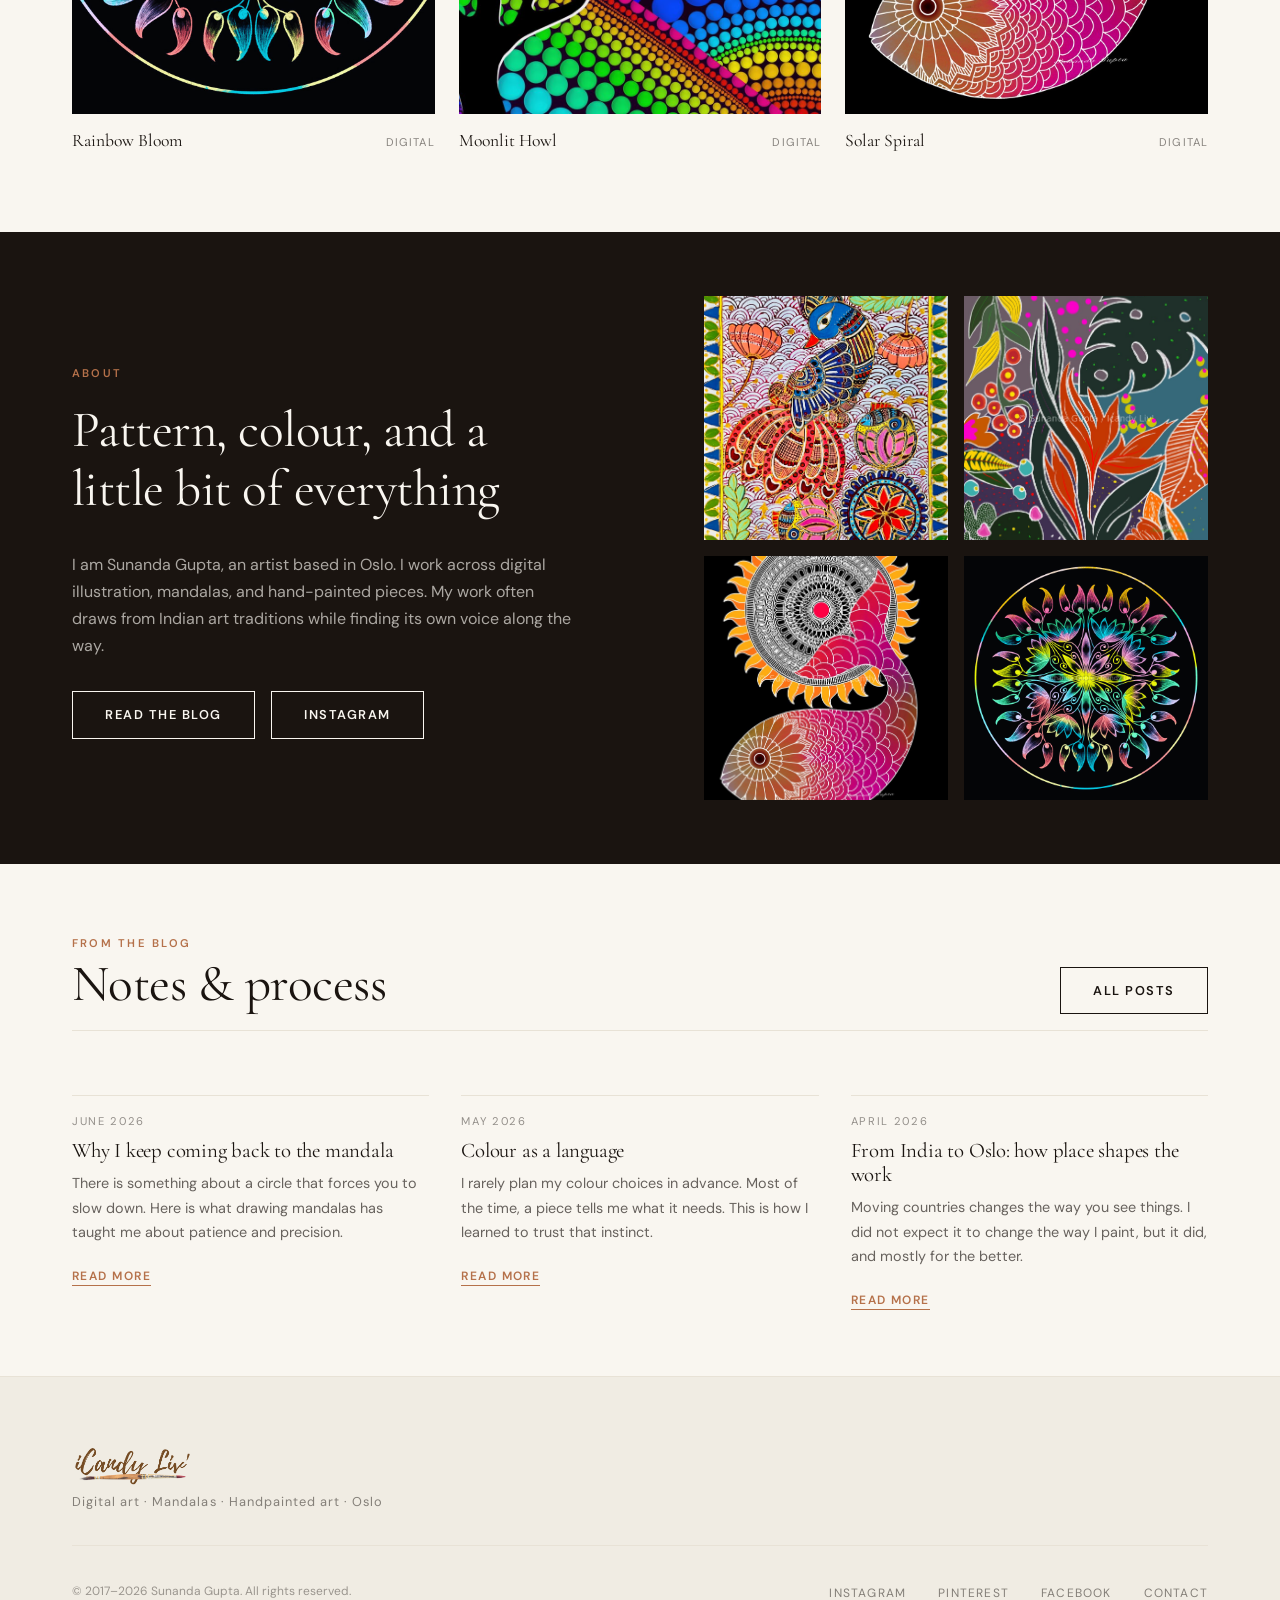
==== commit db27afab: "hero image change" ====
--- a/index.html
+++ b/index.html
@@ -41,7 +41,7 @@
     </div>
     <div class="hero-image" style="display:flex;align-items:center;justify-content:center;background:#f9f6f0;">
       <div style="position:relative;width:100%;max-width:600px;aspect-ratio:1;">
-        <img src="images/IMG_6797.jpg" alt="Mandala with Sanskrit verse by Sunanda Gupta" oncontextmenu="return false;" draggable="false" style="width:100%;height:100%;object-fit:contain;display:block;pointer-events:none;" />
+        <img src="images/IMG_6797-home.png" alt="Mandala with Sanskrit verse by Sunanda Gupta" oncontextmenu="return false;" draggable="false" style="width:100%;height:100%;object-fit:contain;display:block;pointer-events:none;" />
       </div>
       <span class="art-label">Karmanye Vadhikaraste — Digital Mandala</span>
     </div>
@@ -142,7 +142,7 @@
         <article class="blog-card">
           <p class="blog-date">April 2026</p>
           <h3>From India to Oslo: how place shapes the work</h3>
-          <p>Moving countries changes the way you see things. I did not expect it to change the way I paint, but it did — and mostly for the better.</p>
+          <p>Moving countries changes the way you see things. I did not expect it to change the way I paint, but it did, and mostly for the better.</p>
           <a href="blog/post-3.html" class="read-more">Read more</a>
         </article>
       </div>
@@ -152,7 +152,7 @@
   <!-- FOOTER -->
   <footer>
     <div class="container">
-      <div class="footer-logo">iCandy Liv'</div>
+     <a href="index.html" class="footer-logo"><img src="logo.png" alt="iCandy Liv'" style="height:50px;width:auto;" /></a>
       <p class="footer-tagline">Digital art · Mandalas · Handpainted art · Oslo</p>
       <div class="footer-inner">
         <span class="copyright">© 2017–2026 Sunanda Gupta. All rights reserved.</span>
--- a/css/style.css
+++ b/css/style.css
@@ -85,9 +85,9 @@
   left: 0;
   right: 0;
   z-index: 100;
-  padding: var(--space-sm) var(--space-md);
-  display: flex;
-  justify-content: space-between;
+  padding: 0.75rem var(--space-md) 0;
+  display: flex;
+  flex-direction: column;
   align-items: center;
   background: rgba(249, 246, 240, 0.92);
   backdrop-filter: blur(10px);
@@ -105,6 +105,7 @@
   display: flex;
   gap: var(--space-md);
   list-style: none;
+  padding: 0.5rem 0;
 }
 
 .nav-links a {
@@ -131,7 +132,7 @@
   grid-template-columns: 1fr 1fr;
   align-items: center;
   gap: var(--space-lg);
-  padding-top: 80px;
+  padding-top: 130px;
 }
 
 .hero-text { padding: var(--space-lg) 0; }
@@ -418,7 +419,7 @@
    PAGE HEADER (portfolio/blog pages)
    ========================================= */
 .page-header {
-  padding-top: calc(80px + var(--space-lg));
+  padding-top: calc(130px + var(--space-lg));
   padding-bottom: var(--space-lg);
   border-bottom: 1px solid var(--dust);
   margin-bottom: var(--space-lg);
@@ -471,7 +472,7 @@
 .blog-post {
   max-width: 680px;
   margin: 0 auto;
-  padding-top: calc(80px + var(--space-lg));
+  padding-top: calc(130px + var(--space-lg));
   padding-bottom: var(--space-xl);
 }
 
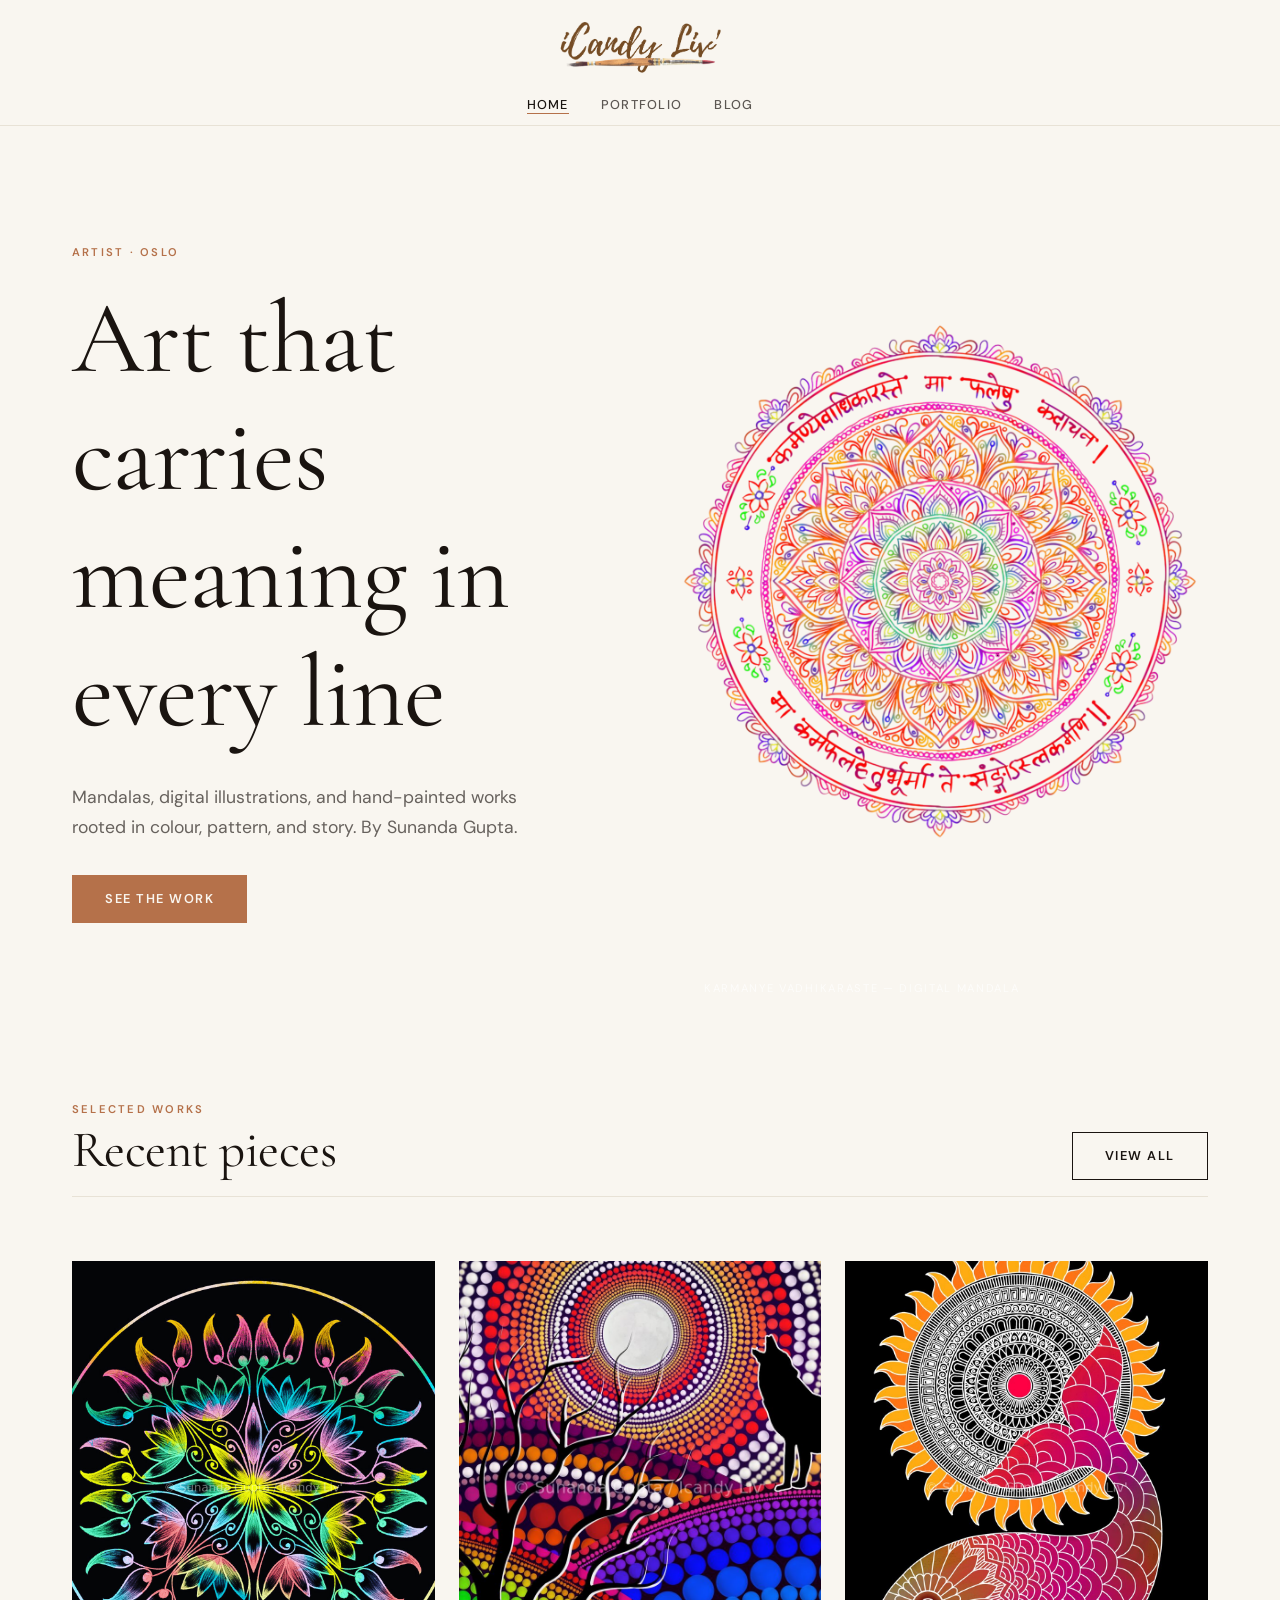
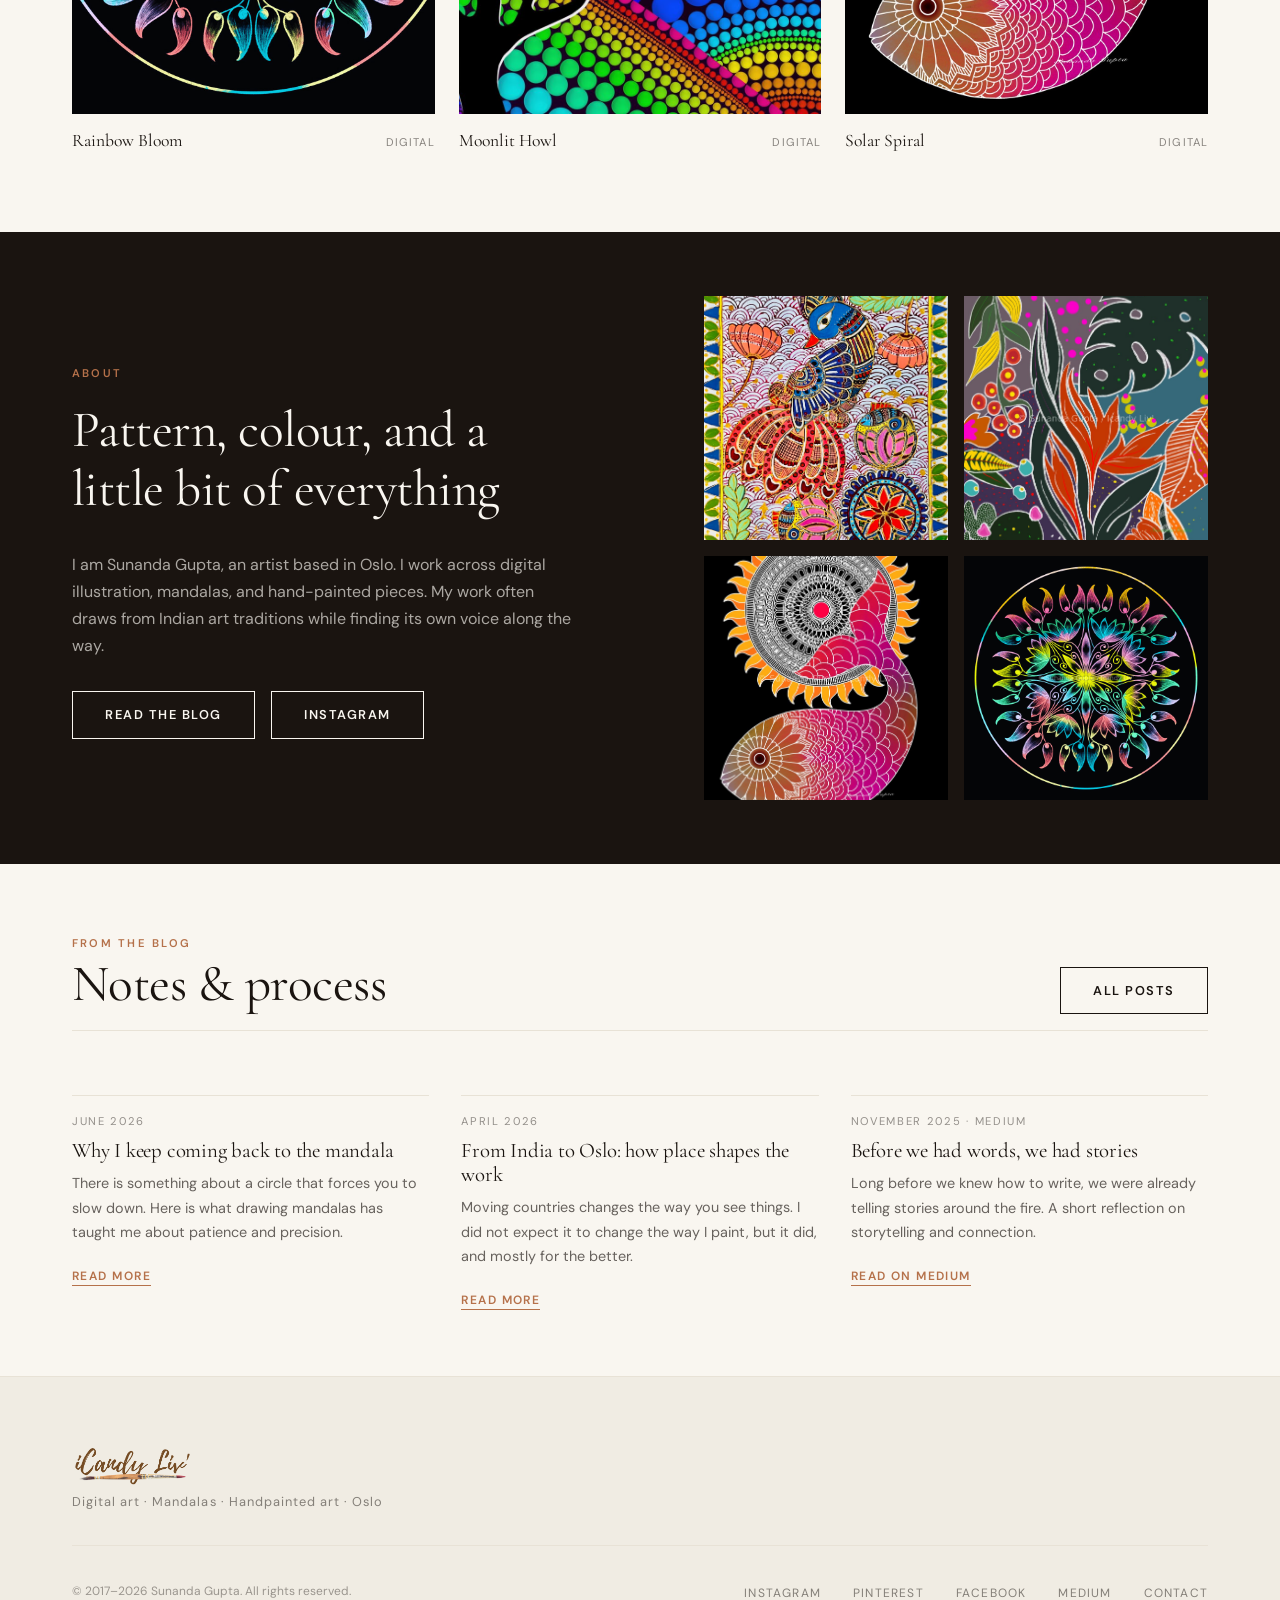
==== commit e4079a8e: "update" ====
--- a/index.html
+++ b/index.html
@@ -133,18 +133,19 @@
         </article>
 
         <article class="blog-card">
-          <p class="blog-date">May 2026</p>
-          <h3>Colour as a language</h3>
-          <p>I rarely plan my colour choices in advance. Most of the time, a piece tells me what it needs. This is how I learned to trust that instinct.</p>
-          <a href="blog/post-2.html" class="read-more">Read more</a>
-        </article>
-
-        <article class="blog-card">
           <p class="blog-date">April 2026</p>
           <h3>From India to Oslo: how place shapes the work</h3>
           <p>Moving countries changes the way you see things. I did not expect it to change the way I paint, but it did, and mostly for the better.</p>
           <a href="blog/post-3.html" class="read-more">Read more</a>
         </article>
+
+        <article class="blog-card">
+          <p class="blog-date">November 2025 · Medium</p>
+          <h3>Before we had words, we had stories</h3>
+          <p>Long before we knew how to write, we were already telling stories around the fire. A short reflection on storytelling and connection.</p>
+          <a href="https://medium.com/design-bootcamp/before-we-had-words-we-had-stories-49b2358420b8" target="_blank" rel="noopener" class="read-more">Read on Medium</a>
+        </article>
+        
       </div>
     </div>
   </section>
@@ -160,6 +161,7 @@
           <li><a href="https://www.instagram.com/icandyliv/" target="_blank" rel="noopener">Instagram</a></li>
           <li><a href="https://no.pinterest.com/guptasunanda19/" target="_blank" rel="noopener">Pinterest</a></li>
           <li><a href="https://www.facebook.com/icandyliv/" target="_blank" rel="noopener">Facebook</a></li>
+          <li><a href="https://medium.com/@sunandagupta" target="_blank" rel="noopener">Medium</a></li>
           <li><a href="mailto:icandyliv@gmail.com">Contact</a></li>
         </ul>
       </div>
